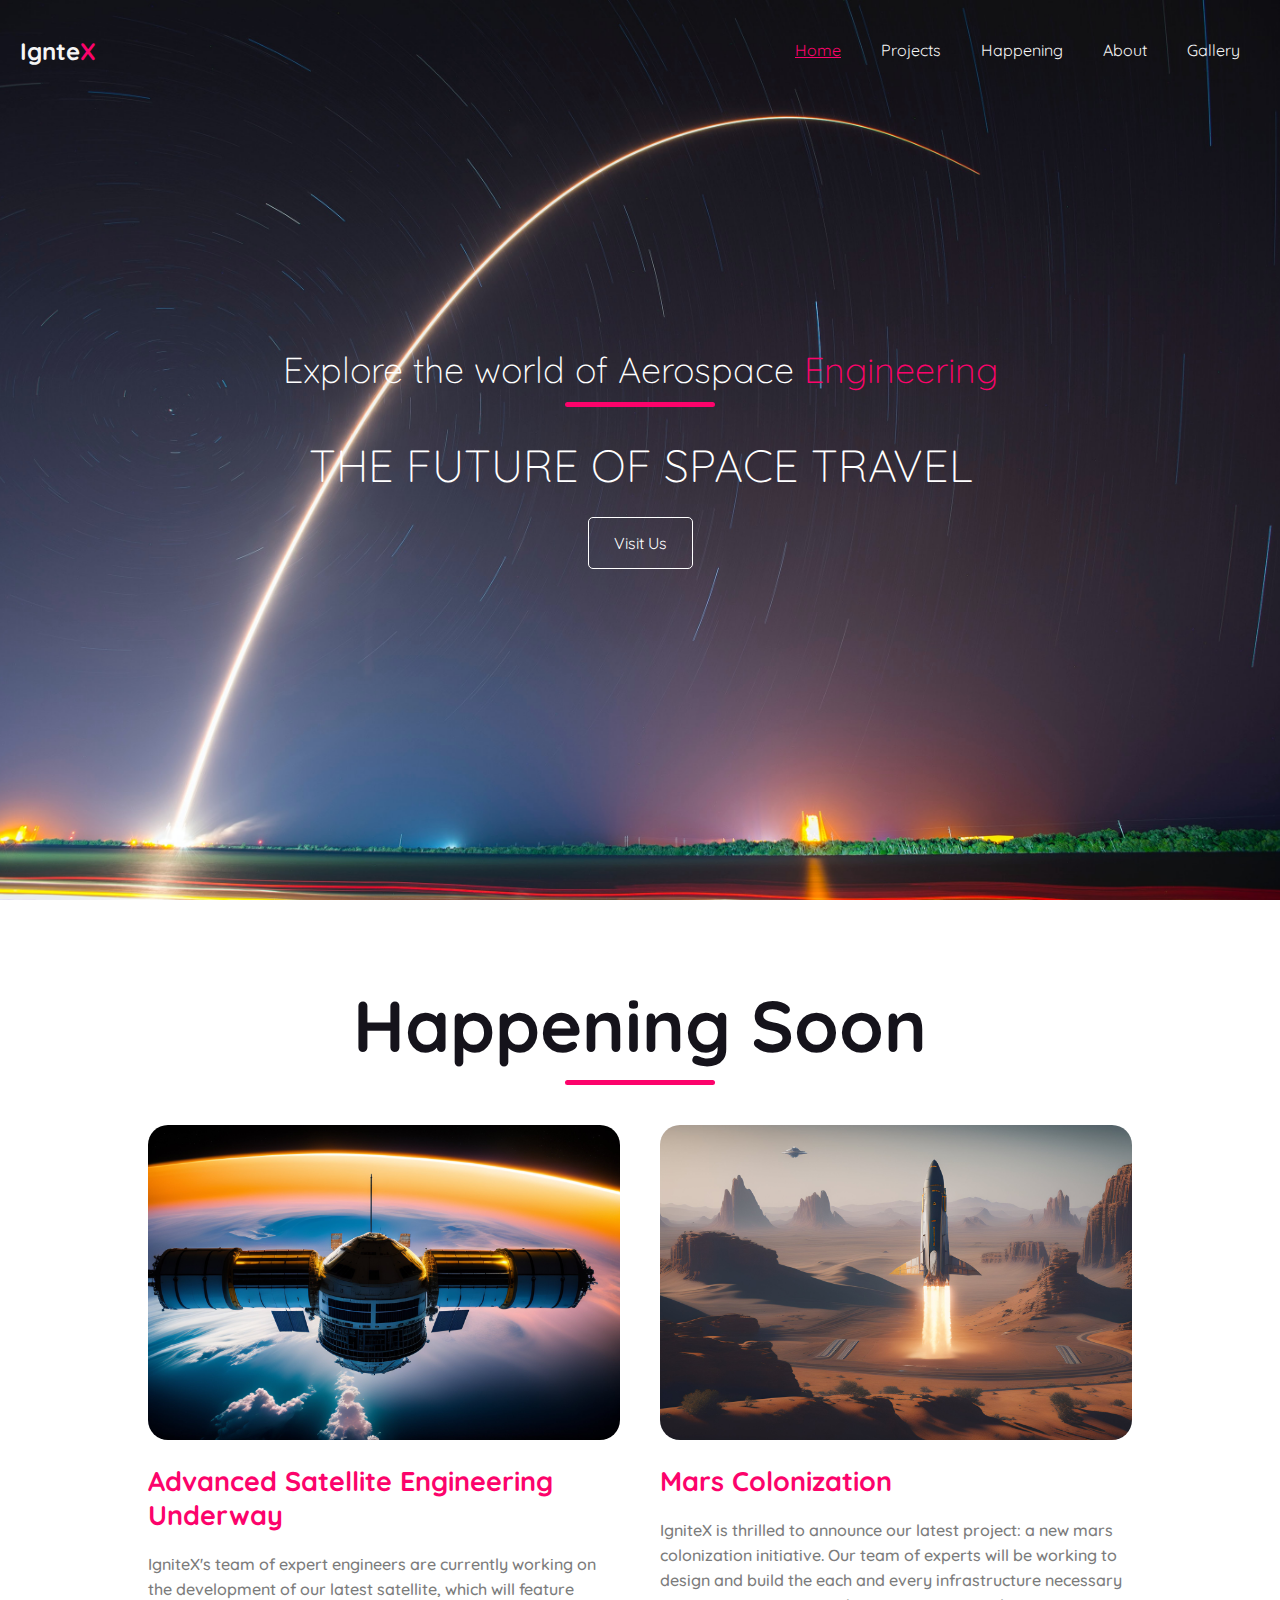
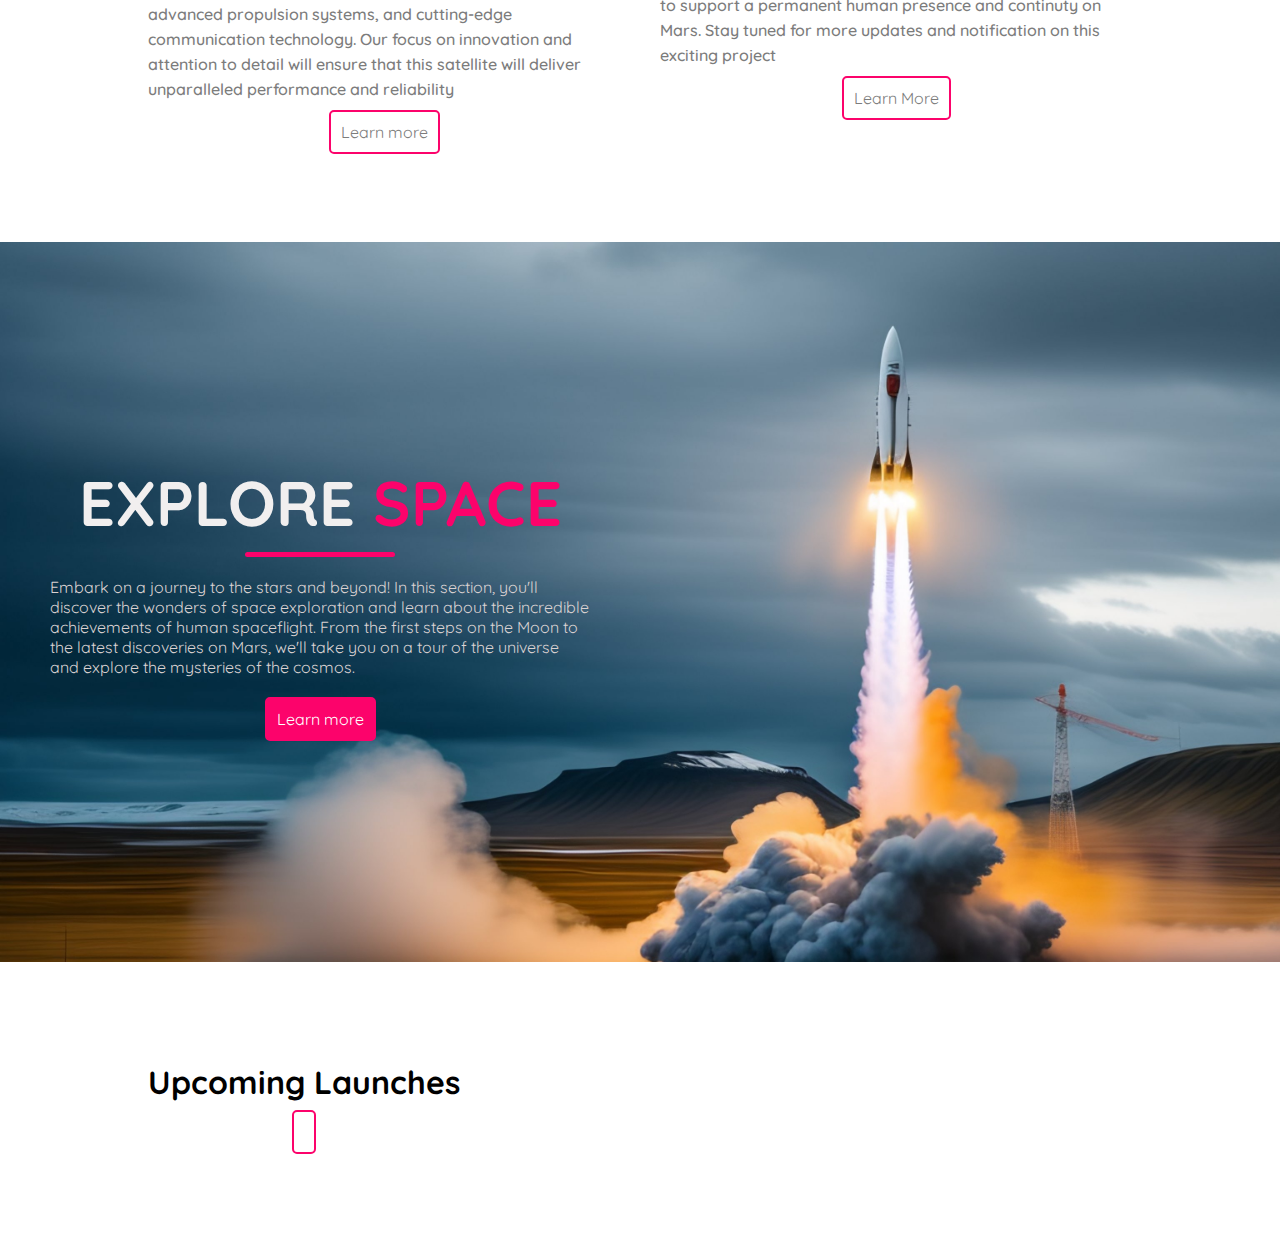
==== index.html @ b8a698f7 "Testing" ====
<!DOCTYPE html>
<html lang="en">
<head>
    <meta charset="UTF-8">
    <meta http-equiv="X-UA-Compatible" content="IE=edge">
    <meta name="viewport" content="width=device-width, initial-scale=1.0">
    <title>IgniteX</title>
    <link rel="stylesheet" href="style.css">
    <link rel="preconnect" href="https://fonts.googleapis.com"><link rel="preconnect" href="https://fonts.gstatic.com" crossorigin><link href="https://fonts.googleapis.com/css2?family=Montserrat:ital,wght@0,100;0,200;0,300;0,400;0,500;1,100;1,200;1,300;1,400;1,500&family=Quicksand:wght@300;400;500;600;700&display=swap" rel="stylesheet">
    <link rel="stylesheet" href="https://cdnjs.cloudflare.com/ajax/libs/font-awesome/6.3.0/css/all.min.css" integrity="sha512-SzlrxWUlpfuzQ+pcUCosxcglQRNAq/DZjVsC0lE40xsADsfeQoEypE+enwcOiGjk/bSuGGKHEyjSoQ1zVisanQ==" crossorigin="anonymous" referrerpolicy="no-referrer" />

</head>
<body>
    <!-- navlinks -->
    <nav class="f-nav">
        <h2 class="logo">Ignte<span class="touch">X</span></h2>
        <ul class="f-nav-link">
            <li><a href="#" class="active">Home</a></li>
            <li><a href="#">Projects</a></li>
            <li><a href="#">Happening</a></li>
            <li><a href="#">About</a></li>
            <li><a href="gallery.html">Gallery</a></li>
        </ul>
        <i class="fa-solid fa-bars"></i>
    </nav>
    <header>
        <div class="head-cont">
            <h2>Explore the world of Aerospace <span class="touch">Engineering</span> </h2>
            <div class="line"></div>
            <h1>THE FUTURE OF SPACE TRAVEL</h1> 
            <a href="">Visit Us</a>
        </div>
    </header>


    <!-- Happening -->
    <section class="happening">
        <div class="title">
            <h1>Happening Soon</h1>
            <div class="line"></div>
        </div>
        <div class="row">
            <div class="col">
                <img src="img/bb12.jpg" alt="">
                <h4>Advanced Satellite Engineering Underway</h4>
                <p>IgniteX's team of expert engineers are currently working on the development of our latest satellite, which will feature advanced propulsion systems, and cutting-edge communication technology. Our focus on innovation and attention to detail will ensure that this satellite will deliver unparalleled performance and reliability</p>
                <a href="" class="patch">Learn more</a>
            </div>
            <div class="col">
                <img src="img/bb9.jpg" alt="">
                <h4>Mars Colonization</h4>
                <p>IgniteX is thrilled to announce our latest project: a new mars colonization initiative. Our team of experts will be working to design and build the each and every infrastructure necessary  to support a permanent human presence and continuty on Mars. Stay tuned for more updates and notification on this exciting project </p>
                <a href=""class="patch">Learn More</a>
            </div>
        </div>
    </section>

    <section class="explore">
        <div class="explore-cont">
            <h1>EXPLORE <span class="touch">SPACE</span></h1>
            <div class="line"></div>
            <p>Embark on a journey to the stars and beyond! In this section, you'll discover the wonders of space exploration and learn about the incredible achievements of human spaceflight. From the first steps on the Moon to the latest discoveries on Mars, we'll take you on a tour of the universe and explore the mysteries of the cosmos.</p>
            <a href="" class="patch">Learn more</a>
        </div>
    </section>
    

    <!-- Upcoming -->
    <section class="upcoming">
        <div class="row">
            <div class="col">
                <h1>Upcoming Launches</h1>
                <p></p>
                <a href="" class="patch"></a>
            </div>
            <div class="col">

            </div>
        </div>
    </section>

    <script>
        const menuBtn = document.querySelector('.f-nav .fa-solid')
        const navlinks = document.querySelector('.f-nav-link')

        menuBtn.addEventListener('click',()=>{
            navlinks.classList.toggle('mobile-menu')
        })
    </script>
</body>
</html>
---- style.css ----
* {
    /* background-color: black; */
    padding: 0;
    margin: 0;
    box-sizing: border-box;
    font-family: 'Montserrat', sans-serif;
    font-family: 'Quicksand', sans-serif;
}

/* Navigation links */
.f-nav {
    display: flex;
    position: absolute;
    width: 100%;
    justify-content: space-between;
    align-items: center;
    color: whitesmoke;
    padding: 20px;
}
body , html {
    overflow-x: hidden;
}
.active {
    color: #fc036b;
    text-decoration: underline;
}
a {
    text-decoration: none;
    color: whitesmoke;
}
.f-nav ul {
    display: flex;
    color:  whitesmoke;

}

.f-nav  ul li {
    list-style: none;
    padding: 20px;
}

.fnav ul li a {
    color: white;
}

.f-nav ul li::after {
    content: "";
    width: 0%;
    height: 2px;
    background: #fc036b;
    display: block;
    margin: auto;
    transition: 0.8s;
}

.f-nav ul li:hover::after{
    width: 100%;
    transition: 0.8s;
}
header {
    width: 100vw;
    height: 100vh;
    background-image: url(images/b3.jpg);
    background-position: center;
    background-size: cover;
    display: flex;
    align-items: center;
    justify-content: center;
}

.touch {
    color: #fc036b;
} 

.head-cont{
    /* margin-bottom: 150px; */
    color: white;
    text-align: center;

}

.head-cont h2 {
    font-size: 4vmin;
    font-weight: 50;
}

.line {
    width: 150px;
    height: 5px;
    background: #fc036b;
    margin: 10px auto;
    border-radius: 5px;
}

.head-cont h1 {
    font-size: 5vmin;
    font-weight: 20;
    margin-top: 30px;
    margin-bottom: 40px;
}

.head-cont a {
    margin: 100px;
    padding: 15px 25px;
    color: white;
    background-color: transparent;
    border: 1px solid white;
    border-radius: 5px;
    transition: 0.5s;
}

.head-cont a:hover {
    background-color: #fc036b;
    transition: 0.5s;
}

nav ul {
    align-items: center;
}

.f-nav .fa-solid {
    display: none;
}


section {
    width: 80%;
    margin: 80px auto;
}
.title {
    text-align: center;
    font-size: 4vmin;
    color: rgb(21, 19, 27);
}

.row {
    display: flex;
}

.row .col {
    padding: 20px;
    text-align: center;
    
}

.col img {
    /* align-items: center; */
    width: 100%;
    /* height: 200PX; */
    border-radius: 20px;
}

.col h4 {
    text-align: left;
    margin: 20px 0px 20px 0px;
    color: #fc036b;
    font-size: 3vmin;
}

.col p {
    line-height: 25px;
    color: #7c7c7c;
    font-weight: 550;
    margin-bottom: 20px;
    text-align: left;
}
.col .patch {
    
    /* margin-top: 20px; */
    color: #7c7c7c;
    background-color: transparent;;
    padding: 10px;
    border: 2px solid #fc036b;
    border-radius: 5px;
    transition: 0.6s;
    
}

.col .patch:hover{
    background-color: #fc036b;
    color: white;
    transition: 0.6s;
}
.patch {
    
    /* margin-top: 20px; */
    color: white;
    background-color: #fc036b;
    padding: 10px;
    border: 2px solid #fc036b;
    border-radius: 5px;
    transition: 0.6s;
    
}

.patch:hover{
    background-color: transparent;
    color: #fc036b;
    transition: 0.6s;
}

.happening .row {
    margin-top: 20px;
}

.explore {
    width: 100%;
    height: 80vh;
    background-image: url('img/bb10.jpg');
    background-position: top;
    background-size: cover;
    display: flex;
    align-items: center;
    /* justify-content: flex-end; */
}

.explore-cont {
    width: 50%;
    padding: 50px;
    color: rgb(241, 239, 239);
    display: flex;
    align-items: center;
    flex-direction: column;
}

.explore-cont h1 {
    font-size: 7vmin;
    
}

.explore-cont .line {
    margin-bottom: 20px;
    height: 5px;
}
.explore-cont p {
    margin-bottom: 20px;
    line-height: 20px;
    color: rgb(218, 210, 210);
}





/* Mobile Screen Device */
@media only screen and (max-width:768px){
    .f-nav {
        padding: 0;
    }

    .logo {
        position: absolute;
        top: 30px;
        left: 30px;

    }
    .f-nav ul{

        position: absolute;
        flex-direction: column;
        top: 0;
        right: 0;
        width: 50%;
        height: 100vh;
        justify-content: center;
        background-color: rgb(21, 19, 27);
        margin-top: -900px;

    }
    .mobile-menu {
        margin-top: 0px;
    }
    .f-nav .fa-solid {
        position: absolute;
        display: block;
        top: 40px;
        left: 90%;
        cursor: pointer;

    }
    .row {
        flex-direction: column;
        justify-content: space-between;
    }
    .happening .col:nth-child(1) {
        margin-bottom: 30px;
      }
      
    .col p {
        line-height: 20px;
        margin-bottom: 30px;
    }
    .col h4 {
        font-size: larger;
    }

    .happening a {
        margin-bottom: 20px;
    }


    .explore {
        position: relative;
        background-image: linear-gradient(rgba(47, 52, 66, 0.7), rgBa(4,9,30,0.7)),url("img/bb14.jpg");

    }
    .explore-cont {
        /* margin-top: 190px; */
        padding-left: 20px;
        width: 100%;
        display: flex;
        align-items: center;
        justify-content: flex-end;

        /* top: 50px; */
    }
    .explore-cont p {
        color: white;
    }

    .explore-cont .patch {
    
        /* margin-top: 20px; */
        color: white;
        background-color: transparent;;
        padding: 10px;
        border: 2px solid #fc036b;
        border-radius: 5px;
        transition: 0.6s;
        
    }
    
    .explore-cont .patch:hover{
        background-color: #fc036b;
        color: white;
        transition: 0.6s;
    }
}
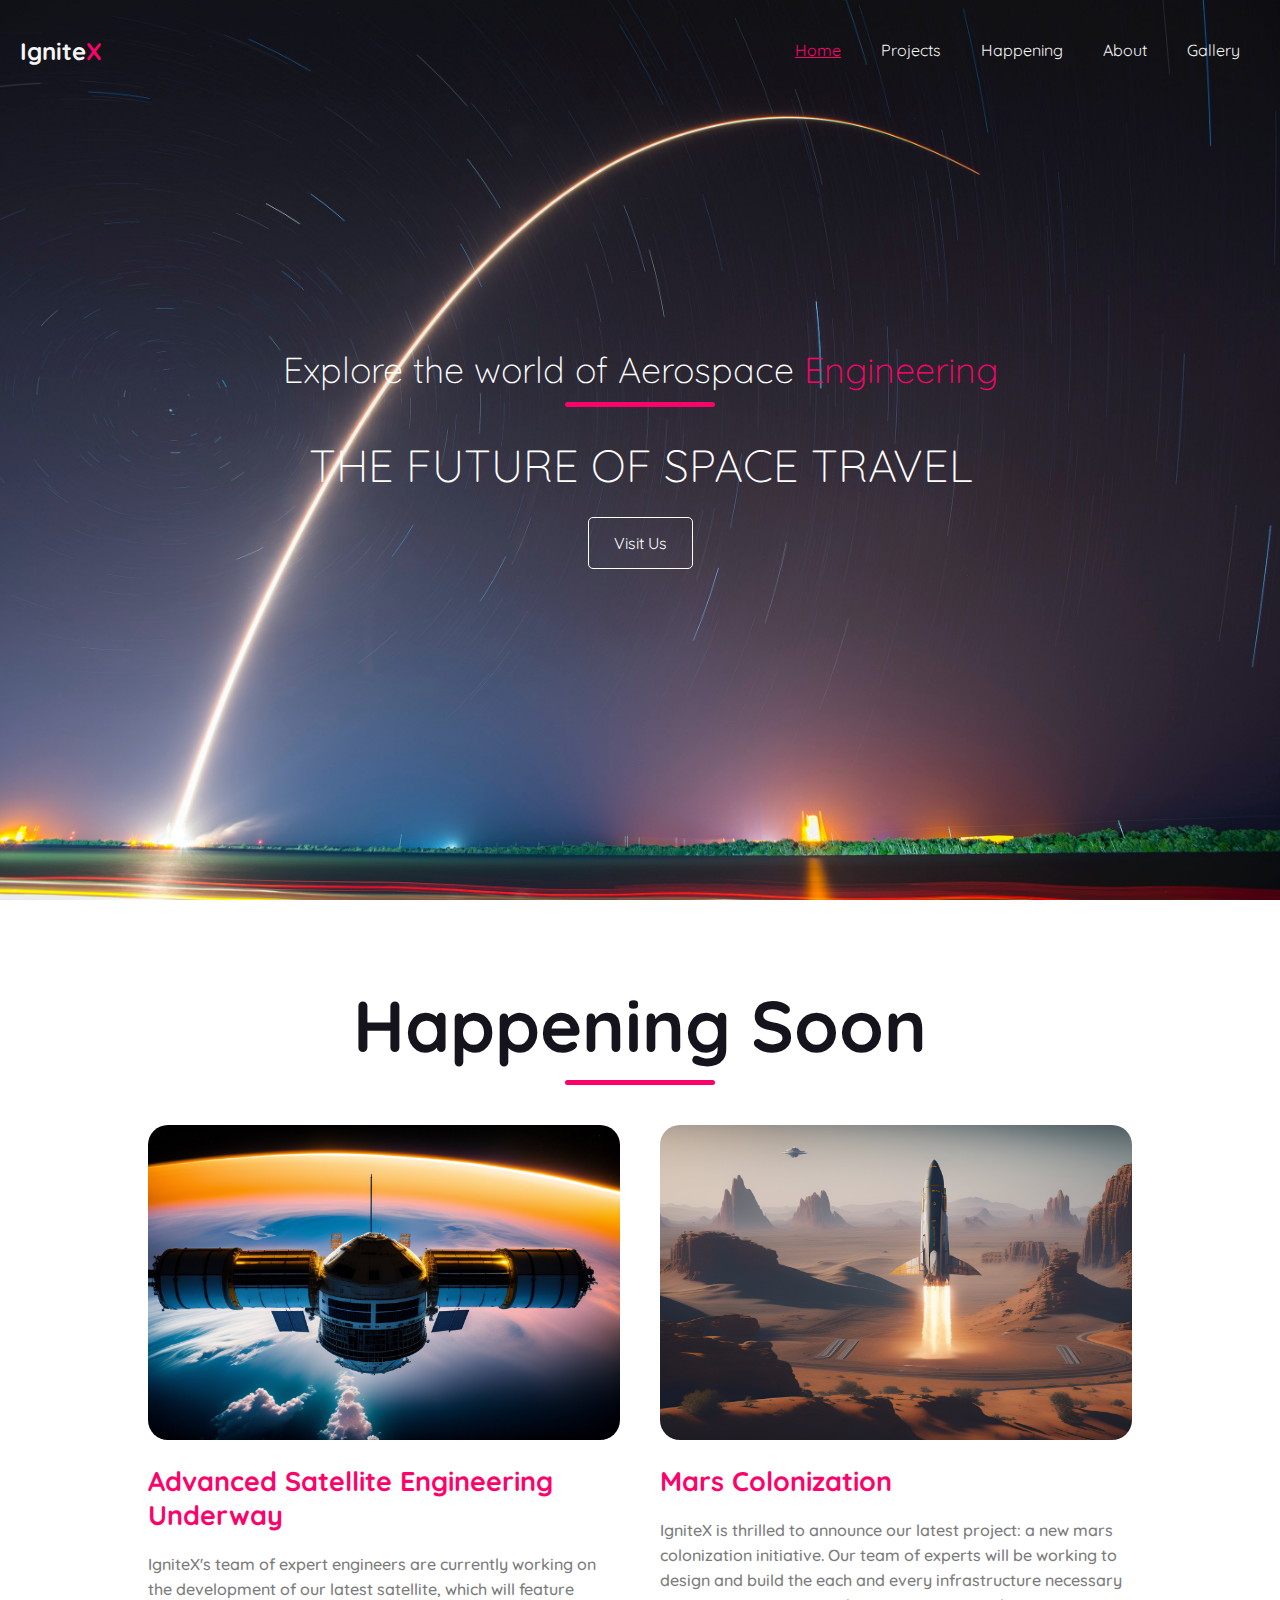
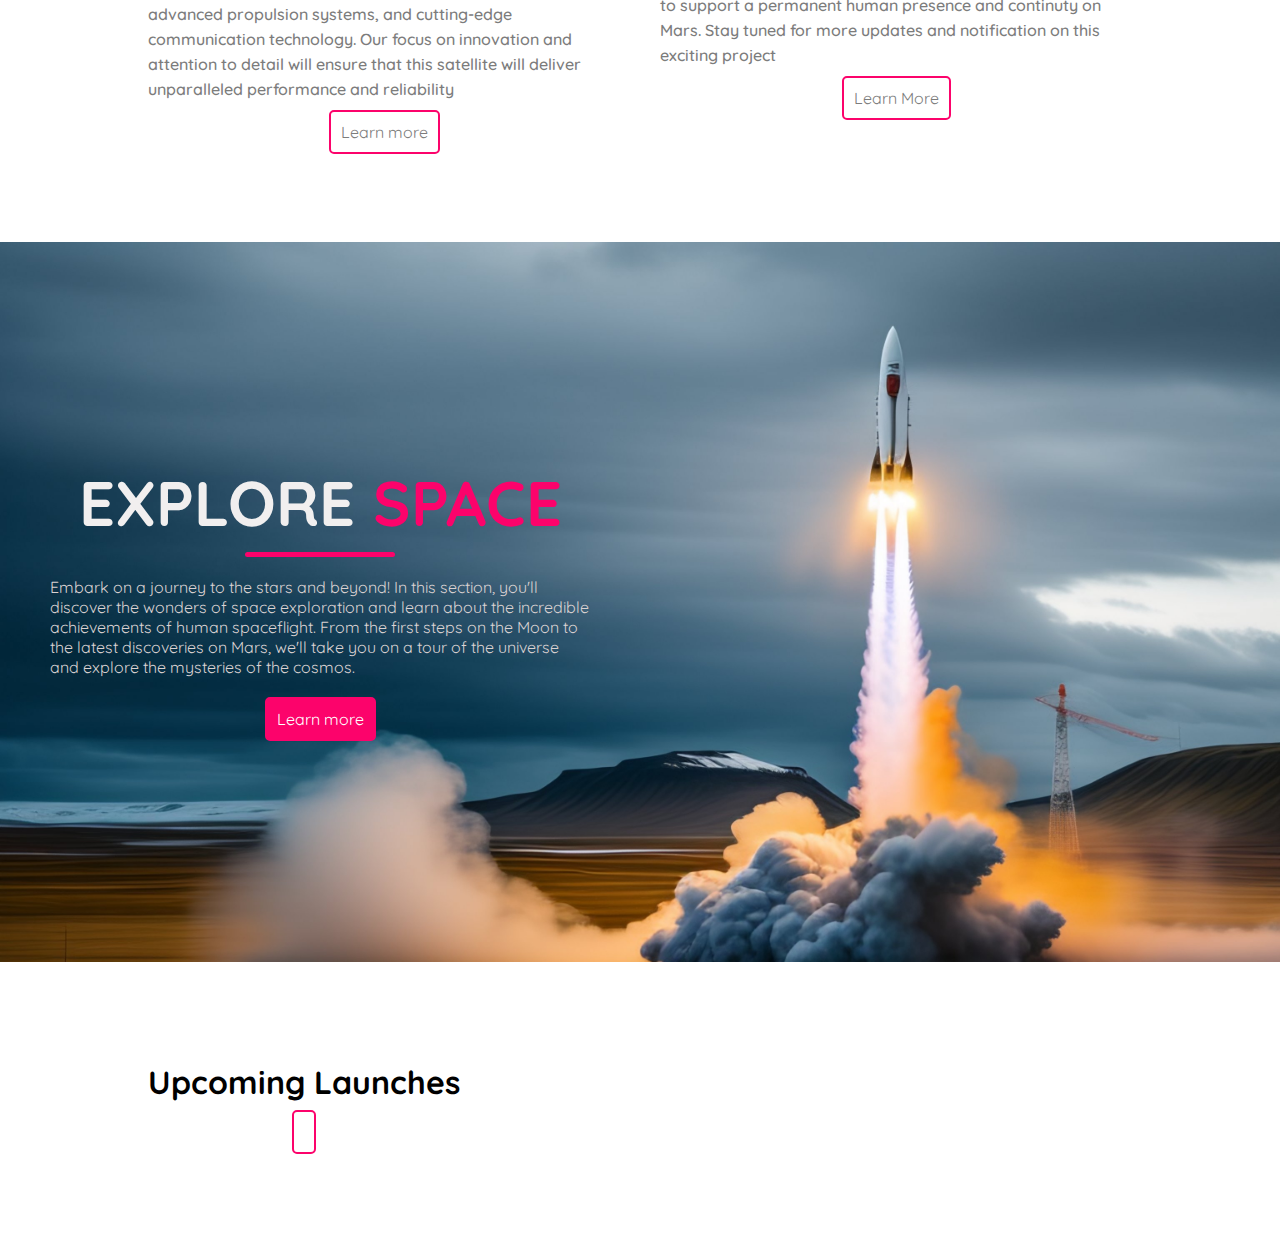
==== commit cc62a6a9: "Testing" ====
--- a/index.html
+++ b/index.html
@@ -13,7 +13,7 @@
 <body>
     <!-- navlinks -->
     <nav class="f-nav">
-        <h2 class="logo">Ignte<span class="touch">X</span></h2>
+        <h2 class="logo">Ignite<span class="touch">X</span></h2>
         <ul class="f-nav-link">
             <li><a href="#" class="active">Home</a></li>
             <li><a href="#">Projects</a></li>
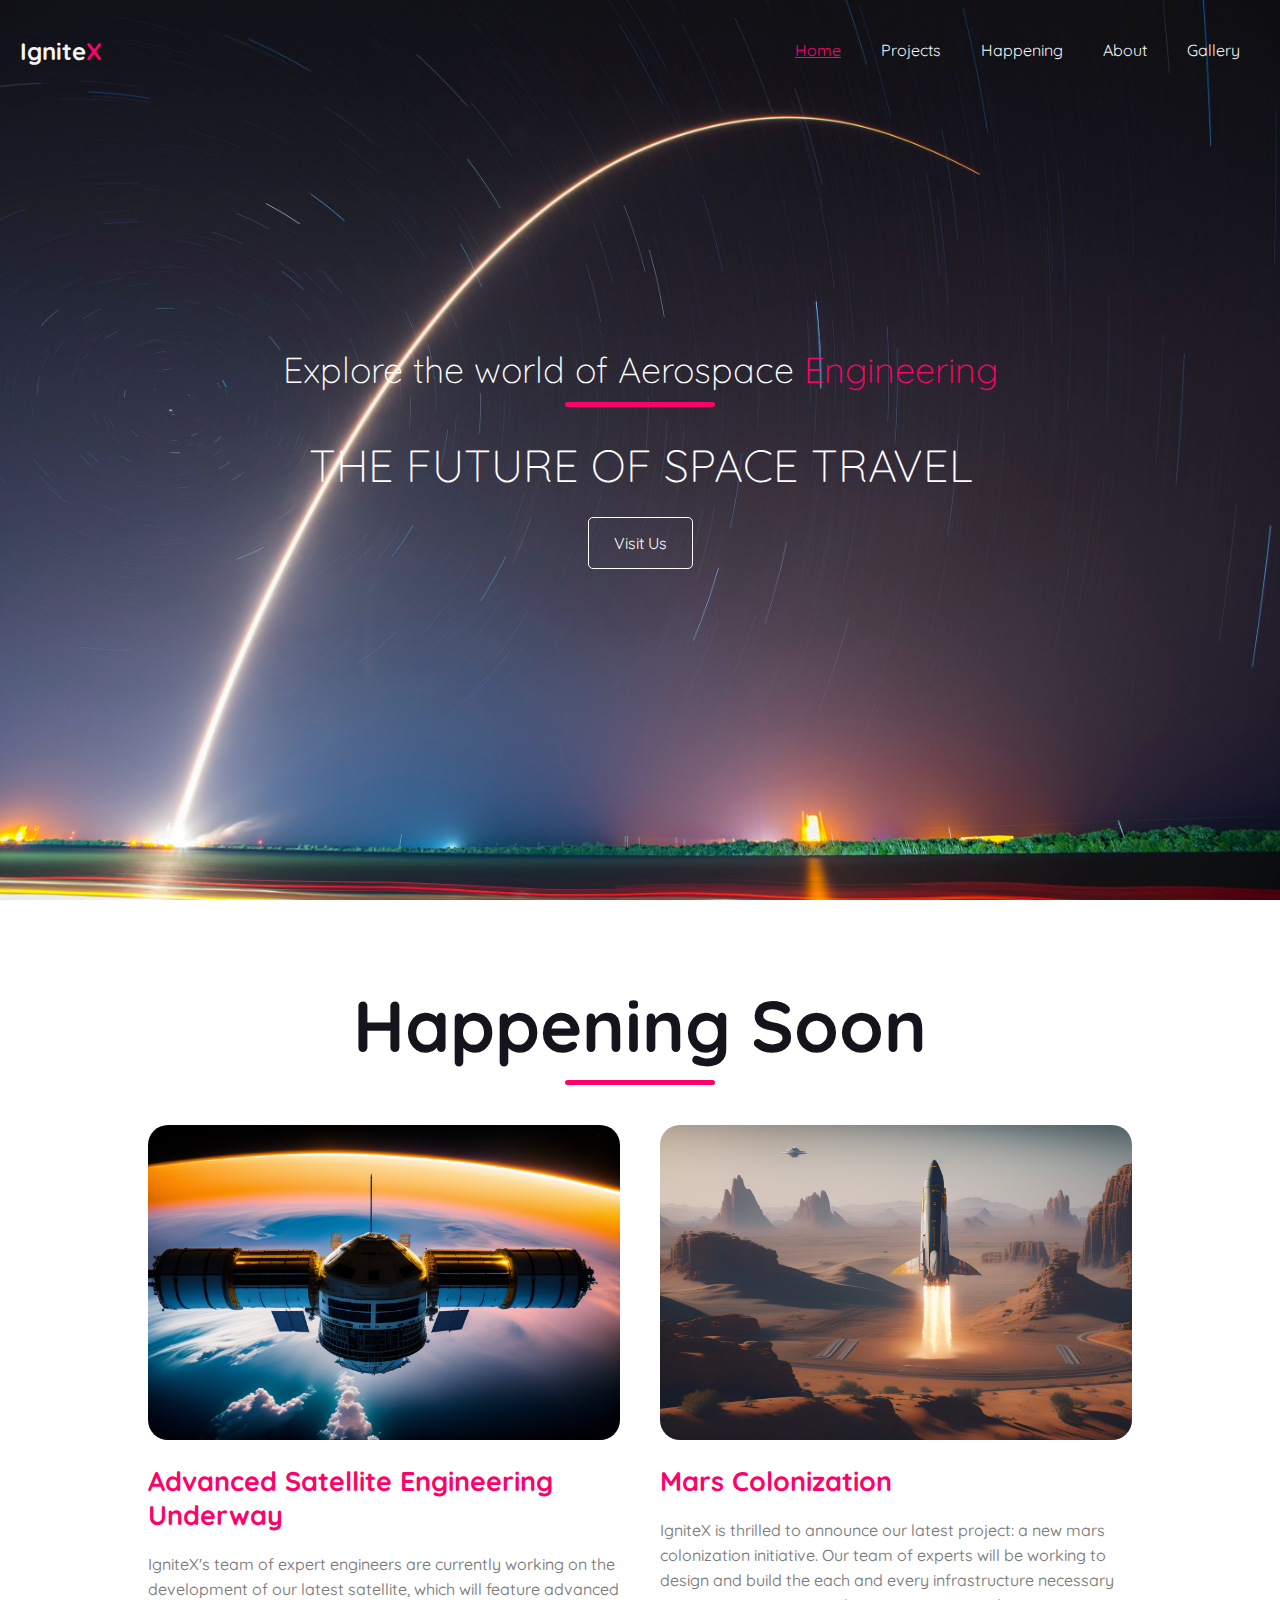
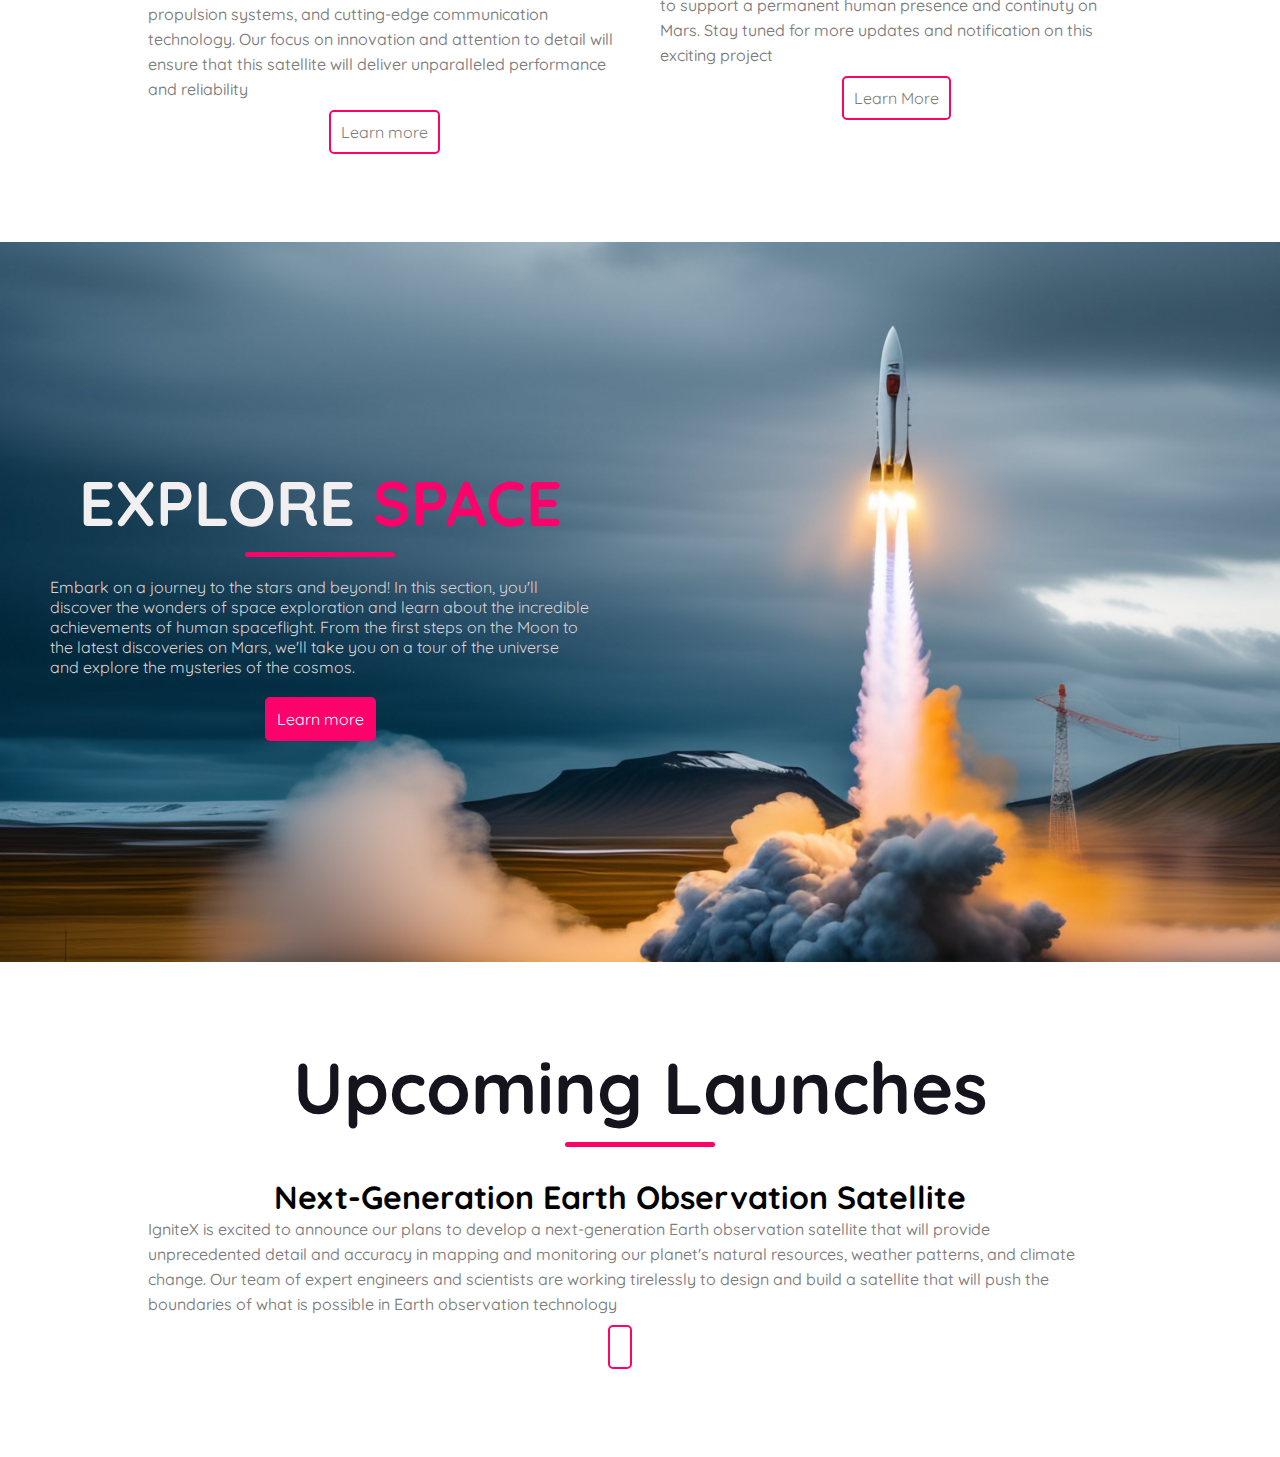
==== commit 764c5ccc: "Update for a paragraph tag" ====
--- a/index.html
+++ b/index.html
@@ -67,10 +67,14 @@
 
     <!-- Upcoming -->
     <section class="upcoming">
+        <div class="title">
+            <h1>Upcoming Launches</h1>
+            <div class="line"></div>
+        </div>
         <div class="row">
             <div class="col">
-                <h1>Upcoming Launches</h1>
-                <p></p>
+                <h1>Next-Generation Earth Observation Satellite</h1>
+                <p>IgniteX is excited to announce our plans to develop a next-generation Earth observation satellite that will provide unprecedented detail and accuracy in mapping and monitoring our planet's natural resources, weather patterns, and climate change. Our team of expert engineers and scientists are working tirelessly to design and build a satellite that will push the boundaries of what is possible in Earth observation technology</p>
                 <a href="" class="patch"></a>
             </div>
             <div class="col">
--- a/style.css
+++ b/style.css
@@ -161,7 +161,7 @@
 .col p {
     line-height: 25px;
     color: #7c7c7c;
-    font-weight: 550;
+    font-weight: 450;
     margin-bottom: 20px;
     text-align: left;
 }
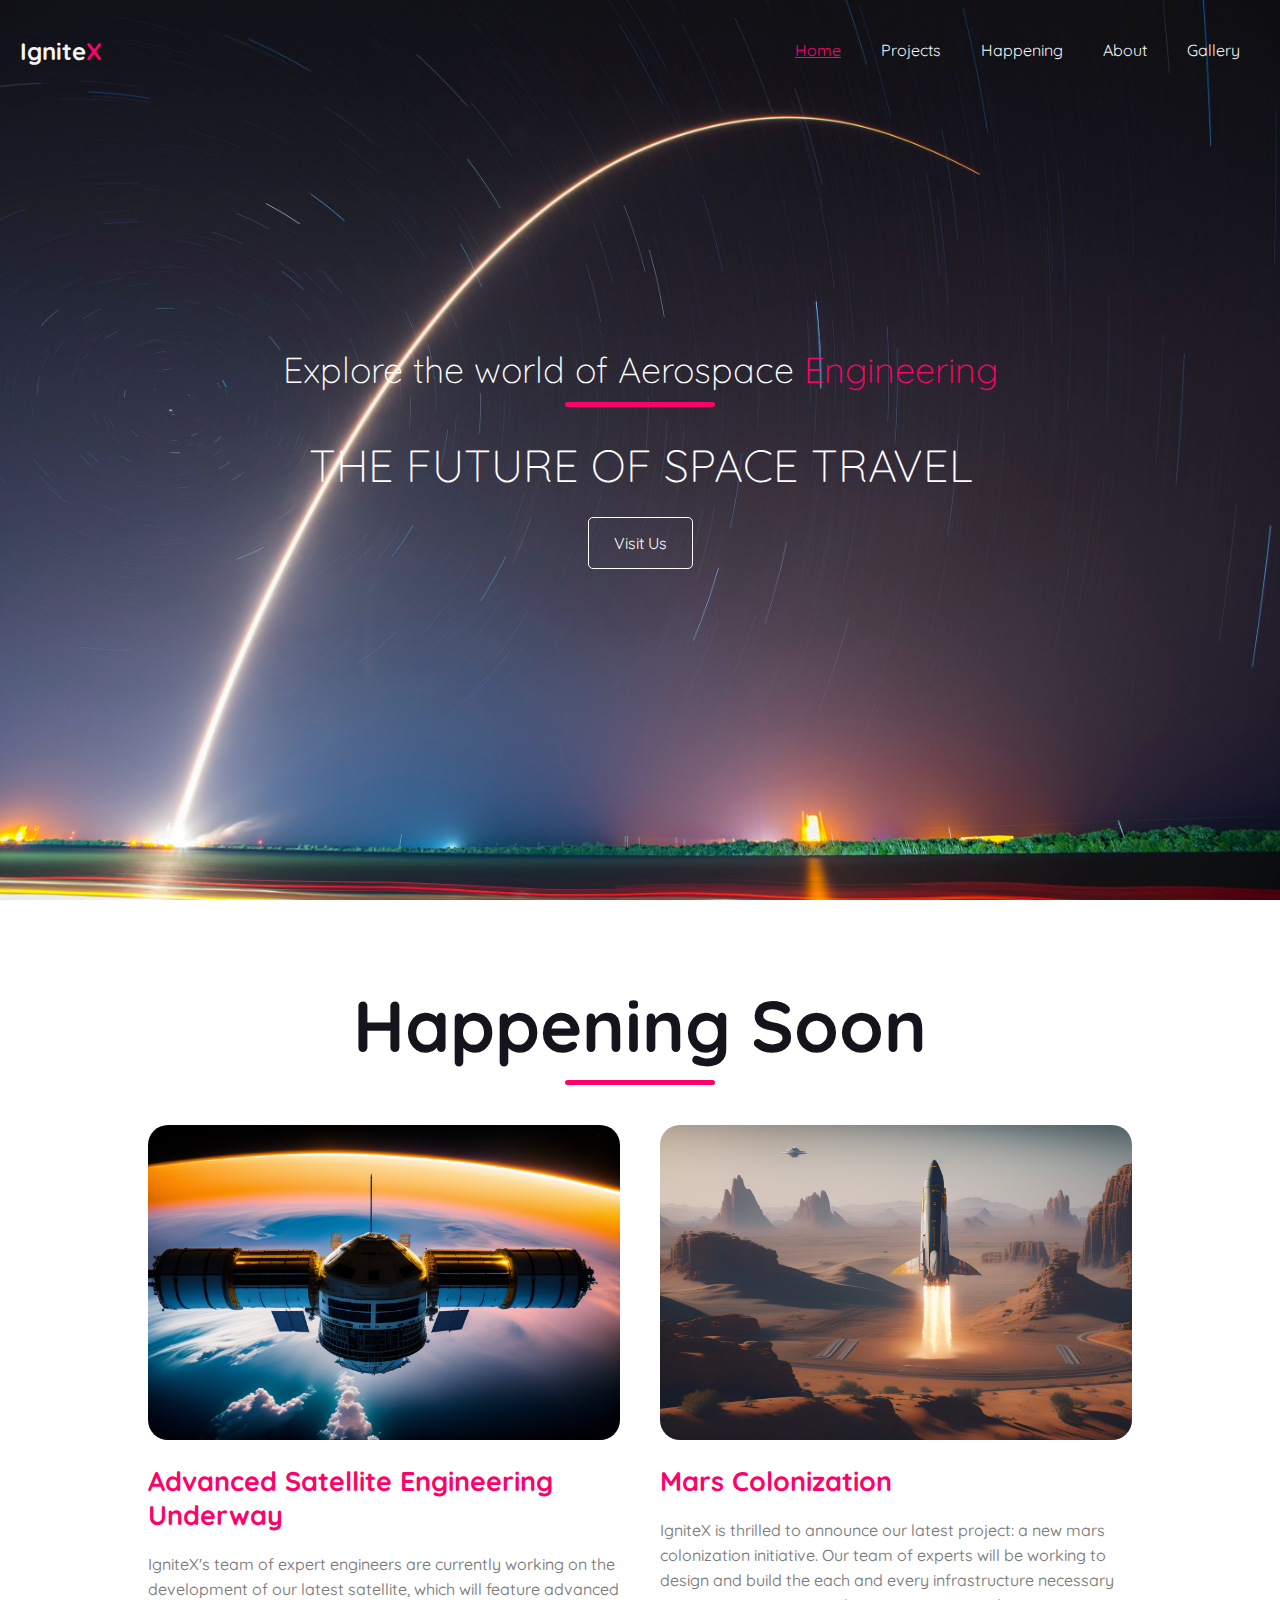
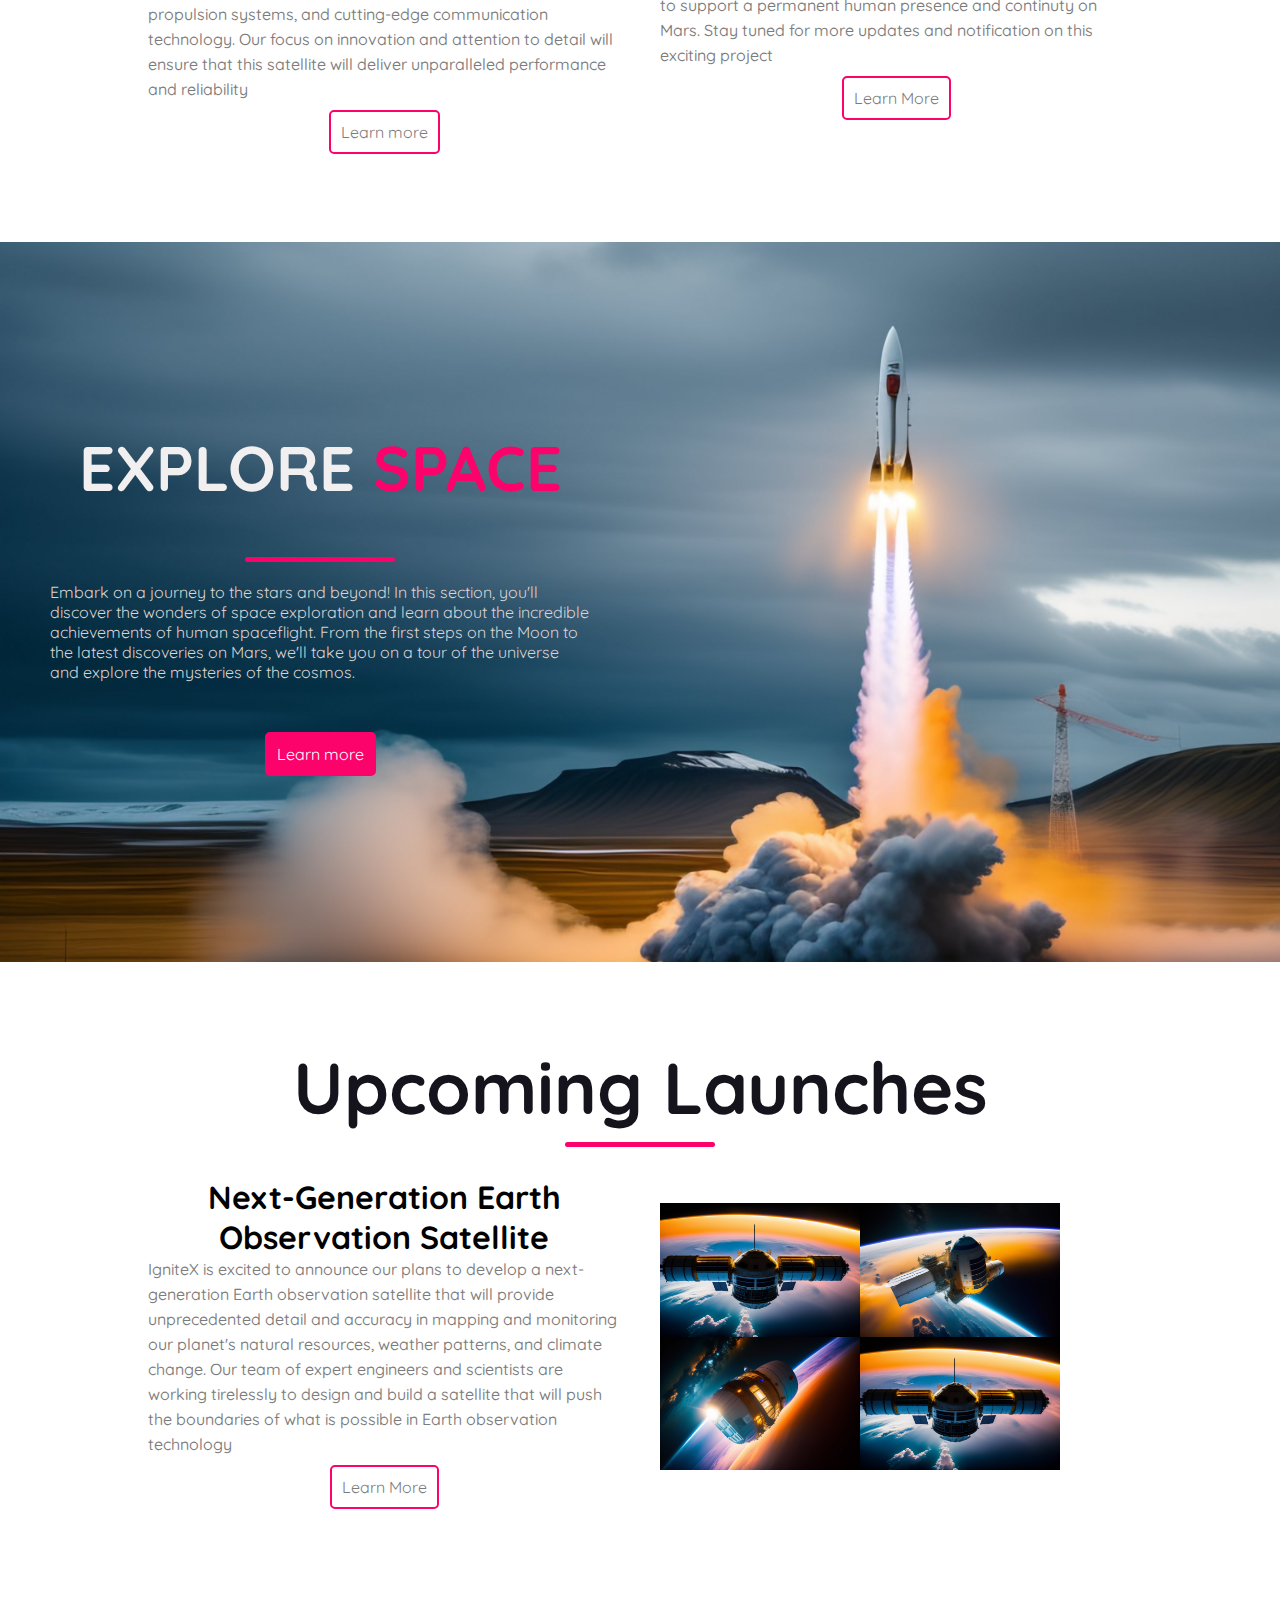
==== commit e58e5528: "A quick update" ====
--- a/index.html
+++ b/index.html
@@ -75,10 +75,15 @@
             <div class="col">
                 <h1>Next-Generation Earth Observation Satellite</h1>
                 <p>IgniteX is excited to announce our plans to develop a next-generation Earth observation satellite that will provide unprecedented detail and accuracy in mapping and monitoring our planet's natural resources, weather patterns, and climate change. Our team of expert engineers and scientists are working tirelessly to design and build a satellite that will push the boundaries of what is possible in Earth observation technology</p>
-                <a href="" class="patch"></a>
+                <a href="" class="patch">Learn More</a>
             </div>
             <div class="col">
-
+                <div class="img-gal">
+                    <img src="img/st01.jpg" alt="">
+                    <img src="img/st02.jpg" alt="">
+                    <img src="img/st03.jpg" alt="">
+                    <img src="img/bb12.jpg" alt="">
+                </div>
             </div>
         </div>
     </section>
--- a/style.css
+++ b/style.css
@@ -226,6 +226,7 @@
 
 .explore-cont h1 {
     font-size: 7vmin;
+    margin-bottom: 40px;
     
 }
 
@@ -234,14 +235,26 @@
     height: 5px;
 }
 .explore-cont p {
-    margin-bottom: 20px;
+    margin-bottom: 50px;
     line-height: 20px;
     color: rgb(218, 210, 210);
 }
 
-
-
-
+.upcoming .row {
+    align-items: center;
+}
+.upcoming .row .col {
+    width: 50%;
+}
+.upcoming .img-gal {
+    display: flex;
+    flex-wrap: wrap;
+}
+
+.img-gal img {
+    border-radius: 0px;
+    width: 200px;
+}
 
 /* Mobile Screen Device */
 @media only screen and (max-width:768px){
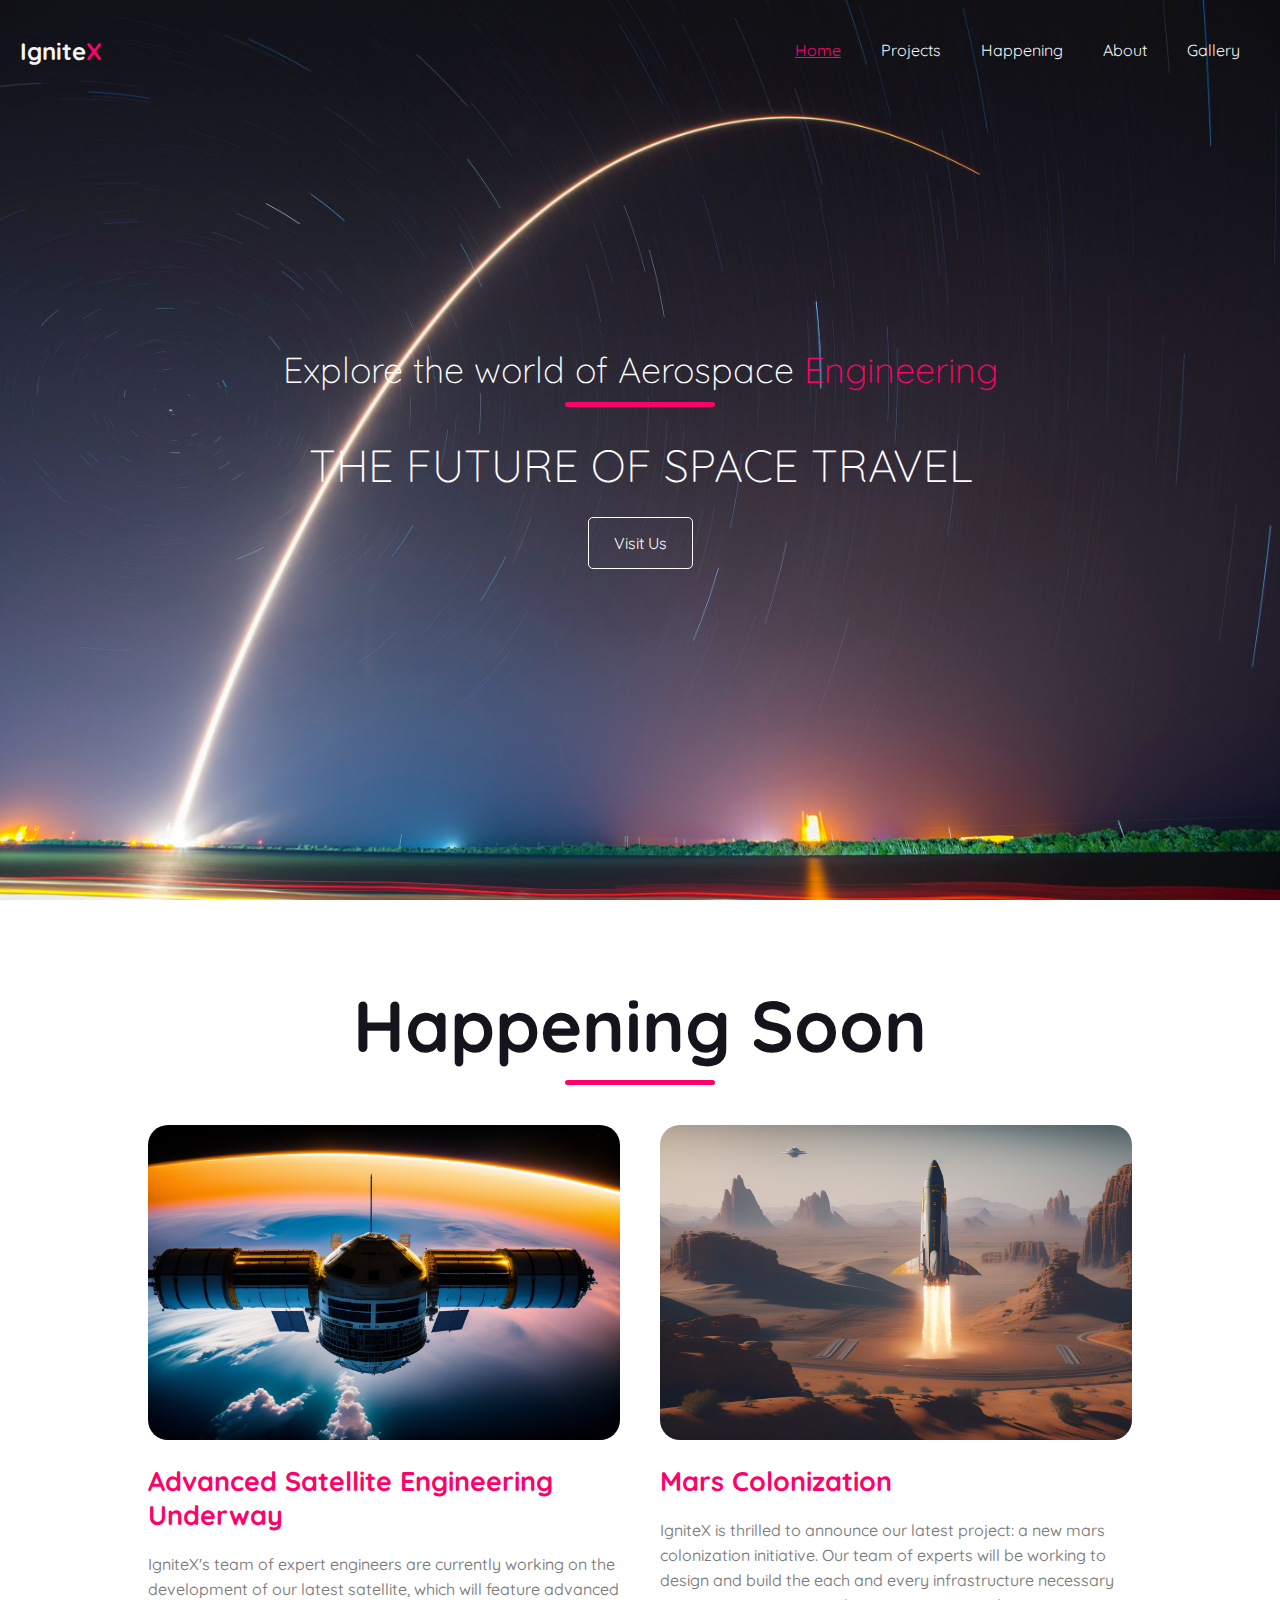
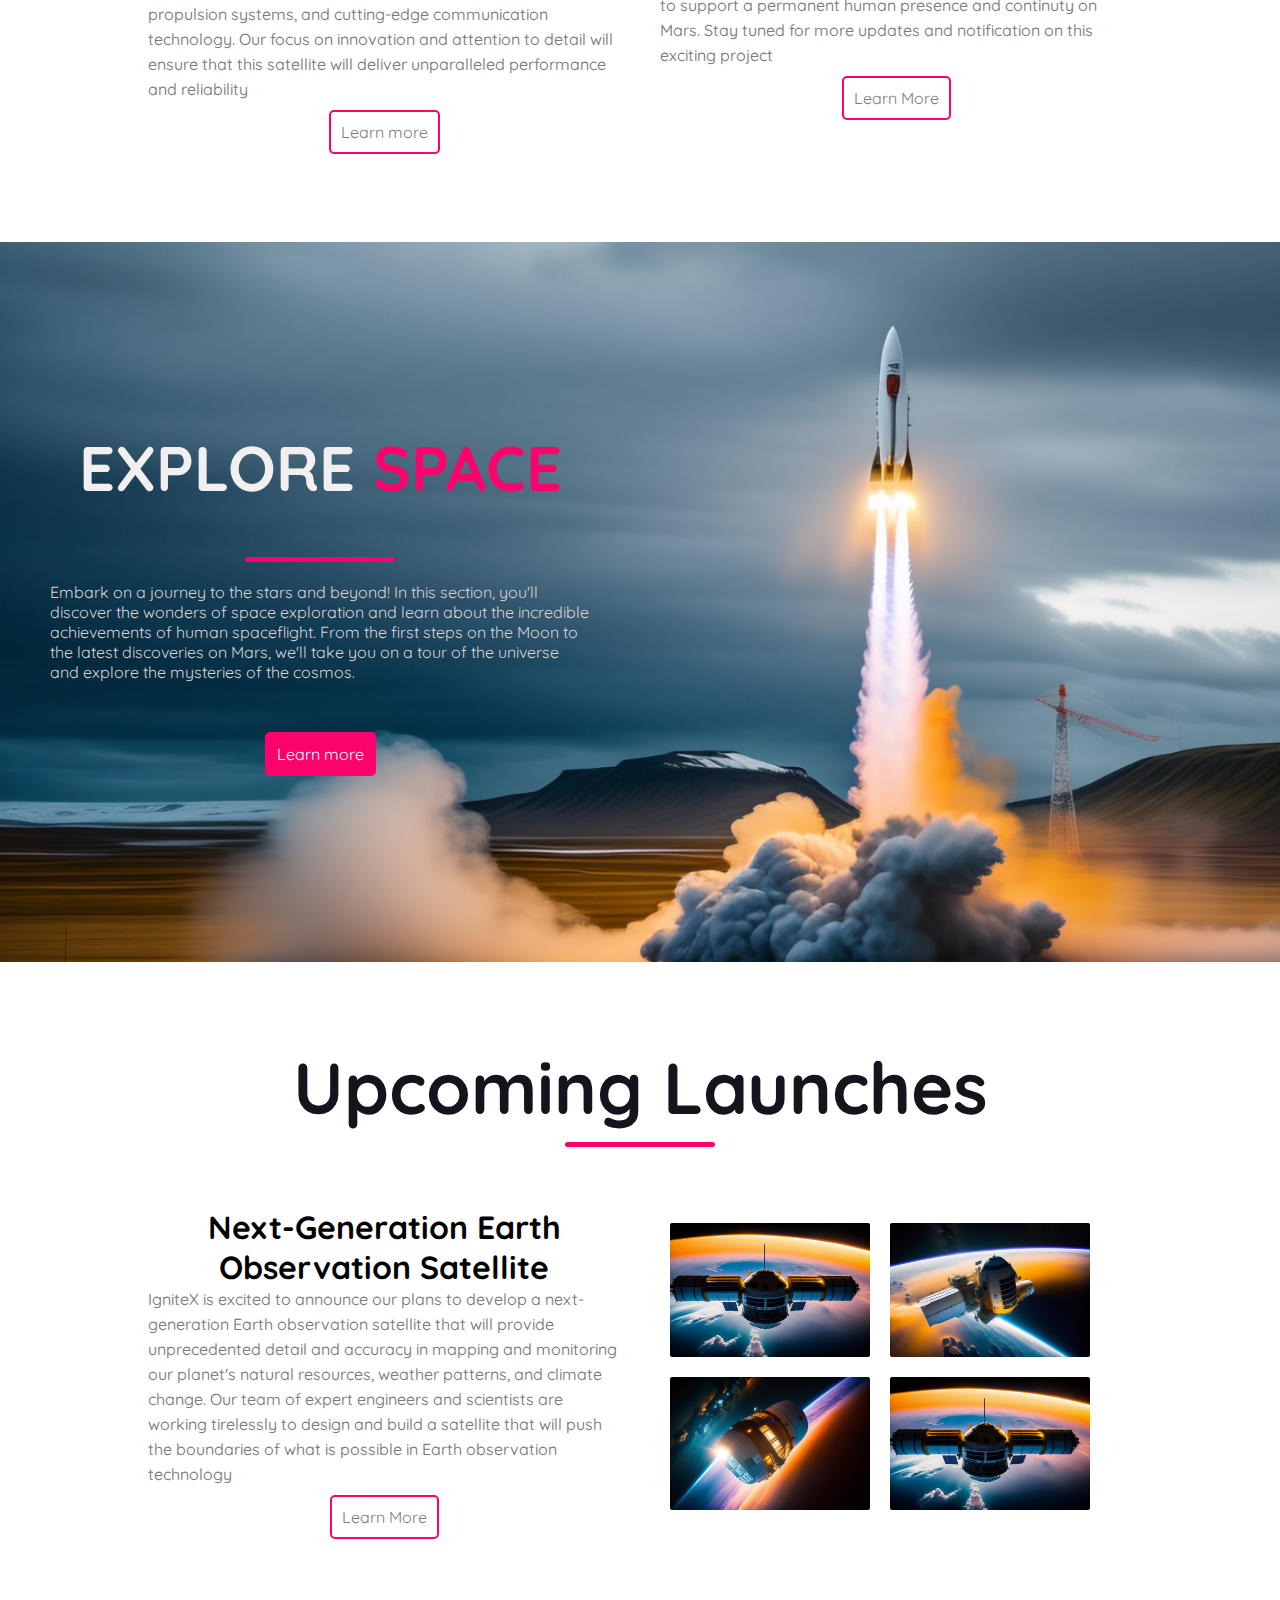
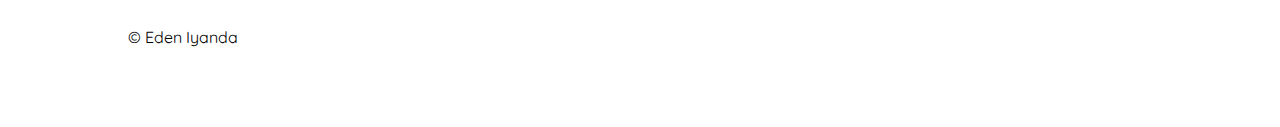
==== commit cd8ae984: "A quick update" ====
--- a/index.html
+++ b/index.html
@@ -88,6 +88,10 @@
         </div>
     </section>
 
+<section class="footer">
+    <p>&copy; Eden Iyanda</p>
+</section>
+
     <script>
         const menuBtn = document.querySelector('.f-nav .fa-solid')
         const navlinks = document.querySelector('.f-nav-link')
--- a/style.css
+++ b/style.css
@@ -252,10 +252,18 @@
 }
 
 .img-gal img {
-    border-radius: 0px;
+    border-radius: 2px;
     width: 200px;
-}
-
+    margin: 10px;
+}
+
+.upcoming .title{
+    margin-bottom: 40px;
+}
+
+.footer {
+    
+}
 /* Mobile Screen Device */
 @media only screen and (max-width:768px){
     .f-nav {
@@ -349,5 +357,8 @@
         color: white;
         transition: 0.6s;
     }
-}
-
+    .upcoming {
+        display: none;
+    }
+}
+
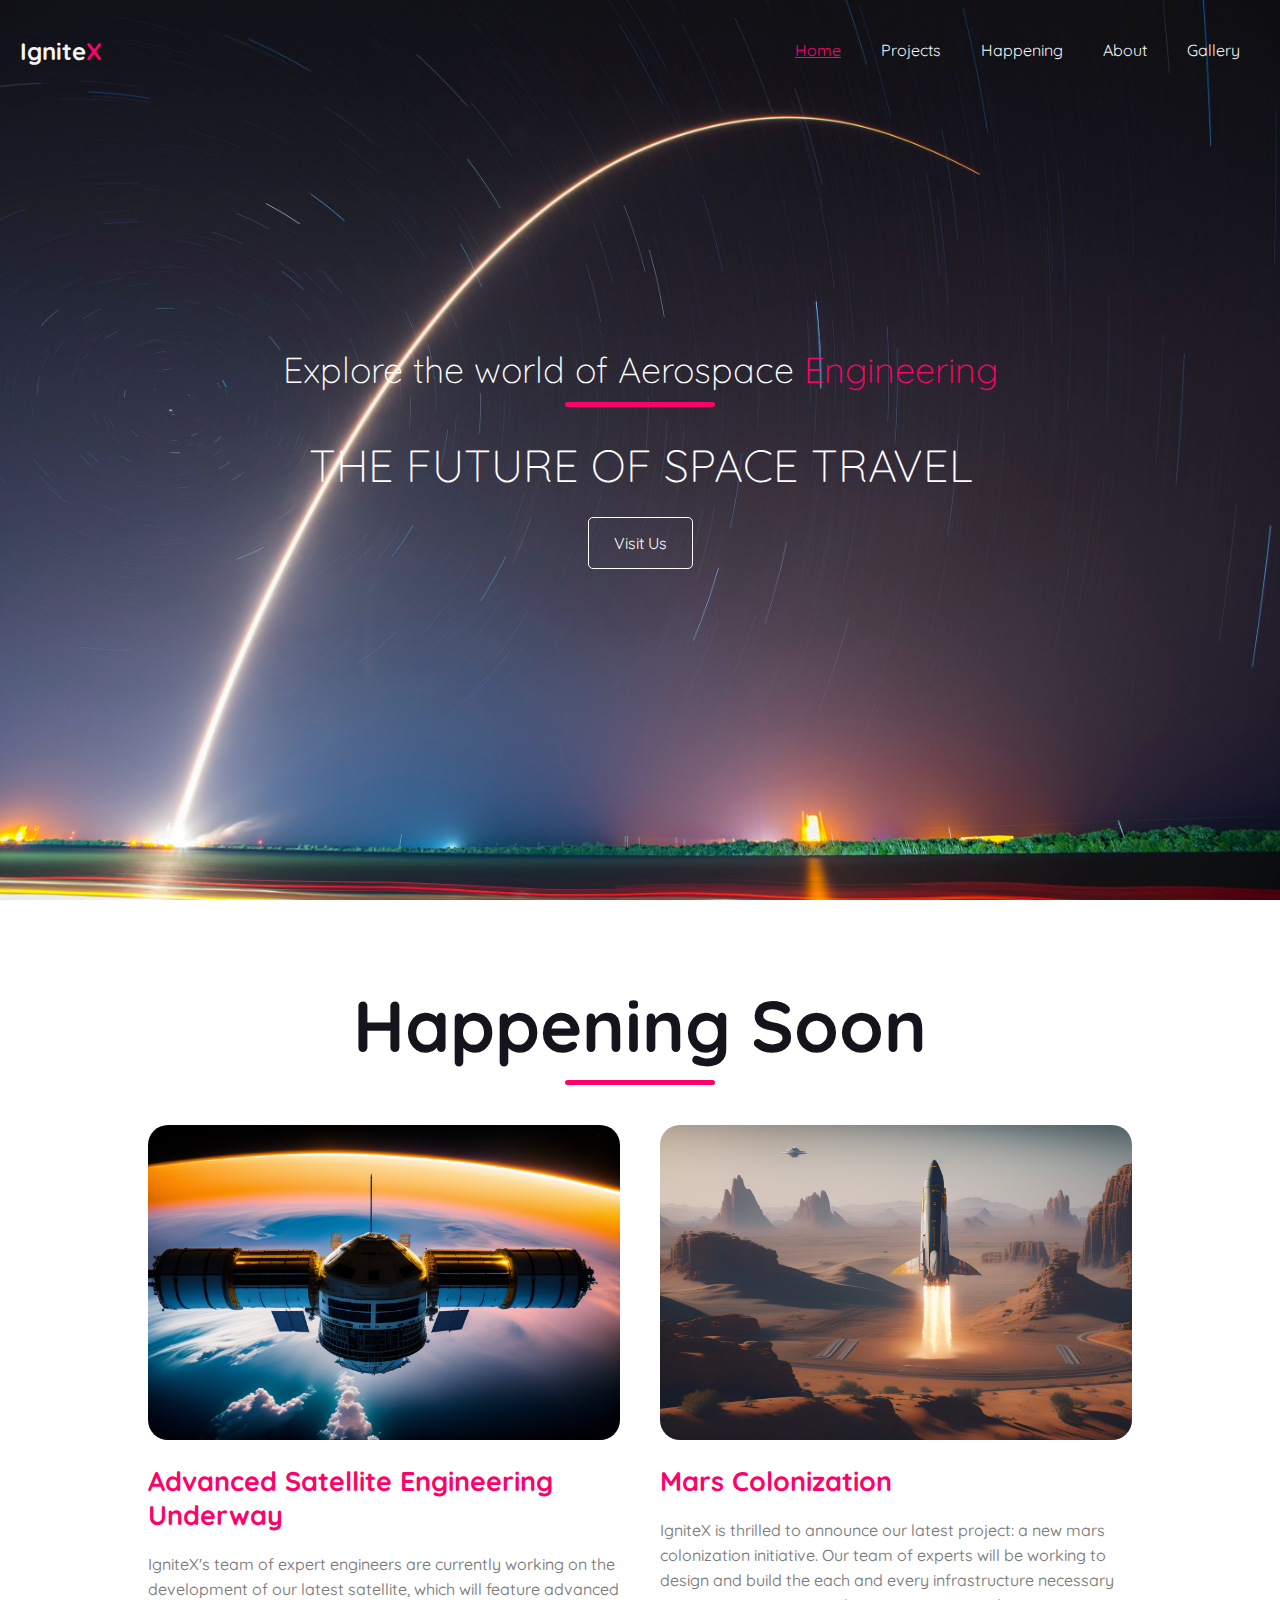
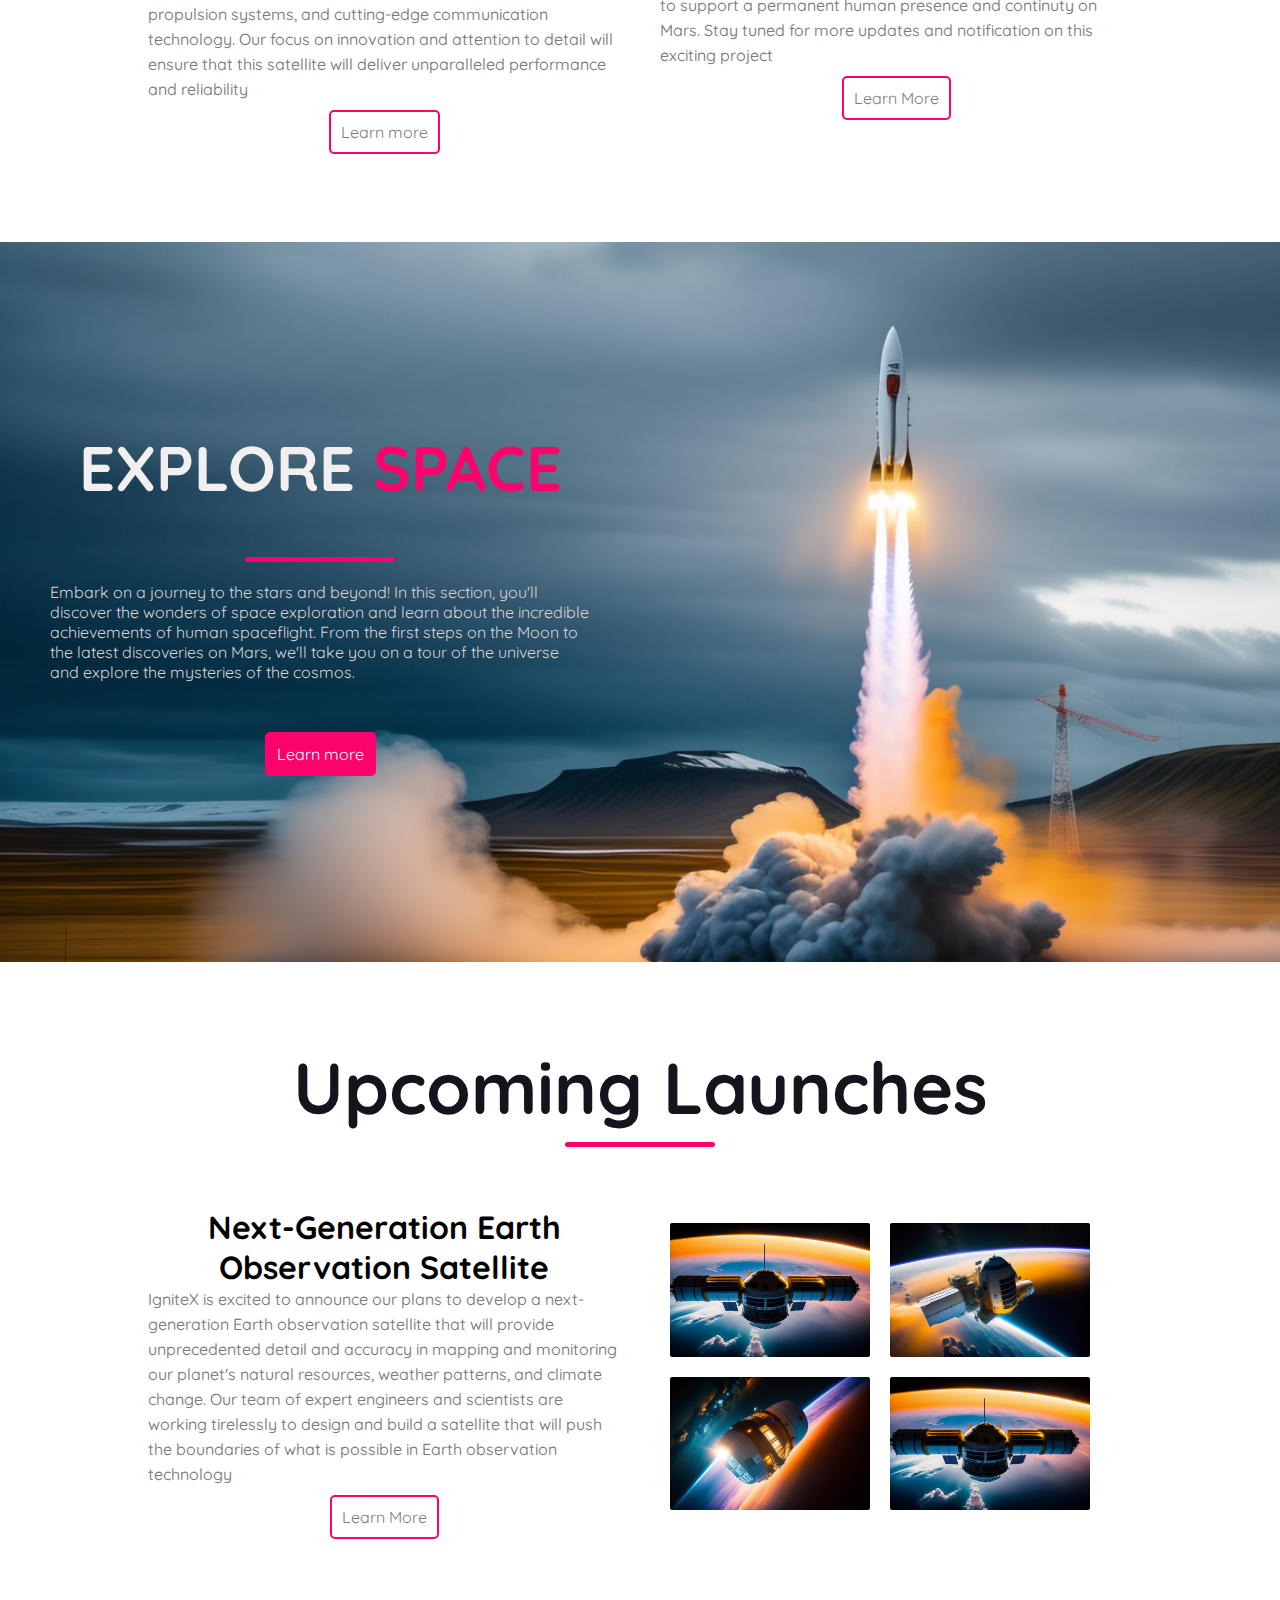
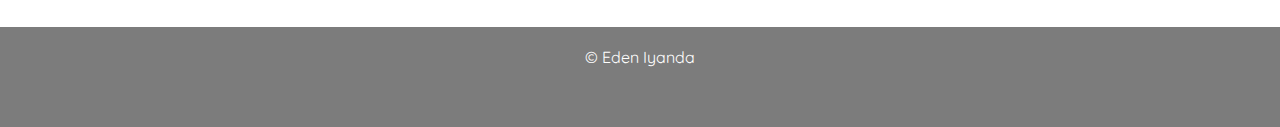
==== commit ba6f88db: "Footer updated" ====
--- a/index.html
+++ b/index.html
@@ -89,7 +89,15 @@
     </section>
 
 <section class="footer">
-    <p>&copy; Eden Iyanda</p>
+    <p class="copy">&copy; Eden Iyanda</p>
+        <div class="icon">
+            <a href="https://facebook.com/edeninioluwa" target="_blank"><i class="fab fa-facebook"></i></a>
+            <a href="https://twitter.com/edeniniio" target="_blank"><i class="fab fa-twitter"></i></a>
+            <a href="https://github.com/edeniyanda/" target="_blank"><i class="fab fa-github"></i></a>
+            <a href="https://www.linkedin.com/in/eden-iyanda-7566a3224" target="_blank"><i class="fab fa-linkedin"></i></a>
+        </div>
+        
+    </section>
 </section>
 
     <script>
--- a/style.css
+++ b/style.css
@@ -262,7 +262,23 @@
 }
 
 .footer {
-    
+    background-color: #7c7c7c;
+    width: 100%;
+    height: 100px;
+    padding: 20px 80px;
+    margin: 0;
+    text-align: center;
+}
+
+.footer p {
+    color: white;
+}
+
+.footer p {
+    margin-bottom: 20px;
+}
+.icon a {
+    padding: 20px;
 }
 /* Mobile Screen Device */
 @media only screen and (max-width:768px){
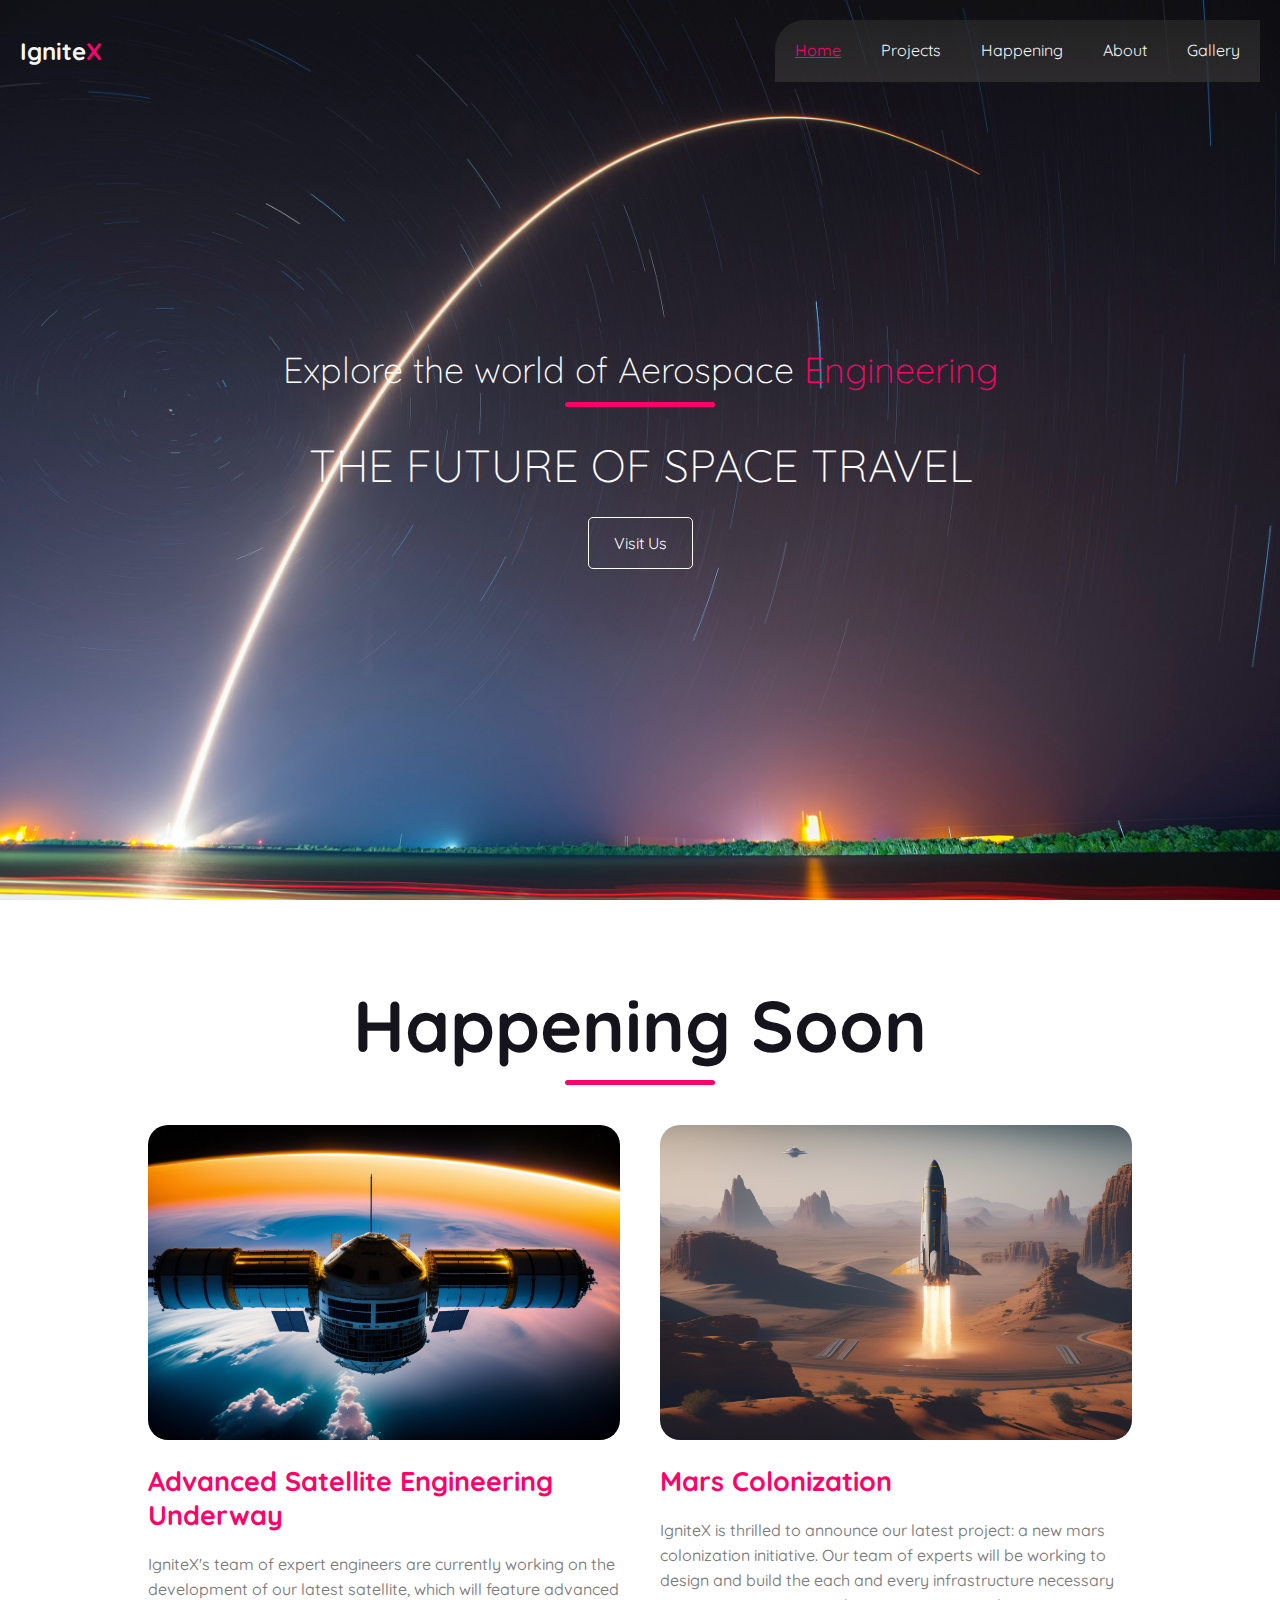
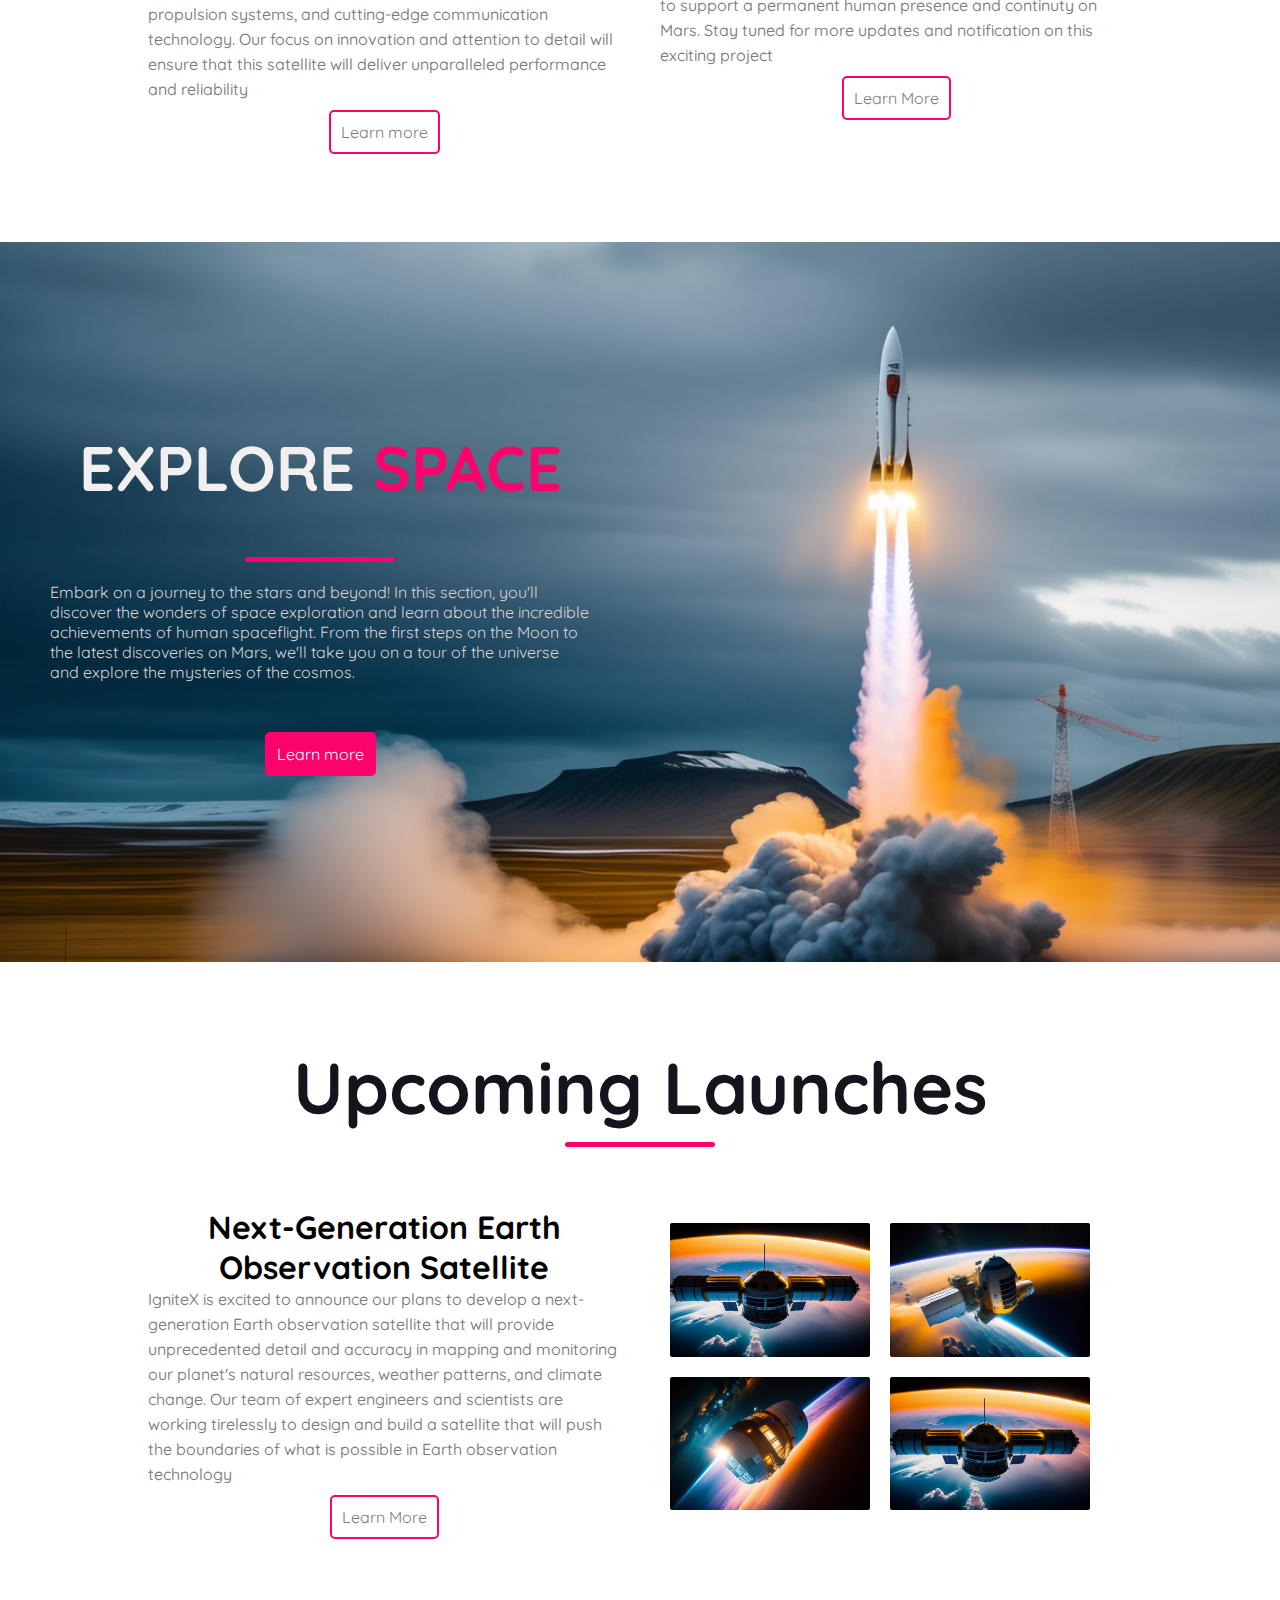
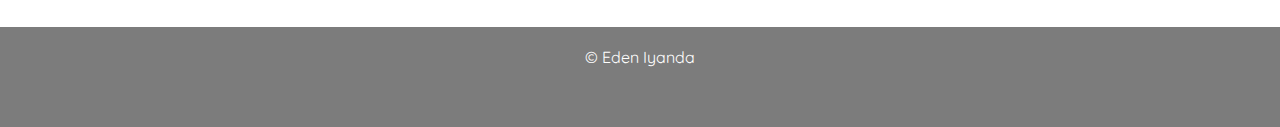
==== commit c14704b1: "Improve the notification bar" ====
--- a/index.html
+++ b/index.html
@@ -88,17 +88,16 @@
         </div>
     </section>
 
-<section class="footer">
-    <p class="copy">&copy; Eden Iyanda</p>
-        <div class="icon">
-            <a href="https://facebook.com/edeninioluwa" target="_blank"><i class="fab fa-facebook"></i></a>
-            <a href="https://twitter.com/edeniniio" target="_blank"><i class="fab fa-twitter"></i></a>
-            <a href="https://github.com/edeniyanda/" target="_blank"><i class="fab fa-github"></i></a>
-            <a href="https://www.linkedin.com/in/eden-iyanda-7566a3224" target="_blank"><i class="fab fa-linkedin"></i></a>
-        </div>
+    <section class="footer">
+        <p class="copy">&copy; Eden Iyanda</p>
+            <div class="icon">
+                <a href="https://facebook.com/edeninioluwa" target="_blank"><i class="fab fa-facebook"></i></a>
+                <a href="https://twitter.com/edeniniio" target="_blank"><i class="fab fa-twitter"></i></a>
+                <a href="https://github.com/edeniyanda/" target="_blank"><i class="fab fa-github"></i></a>
+                <a href="https://www.linkedin.com/in/eden-iyanda-7566a3224" target="_blank"><i class="fab fa-linkedin"></i></a>
+            </div>
         
     </section>
-</section>
 
     <script>
         const menuBtn = document.querySelector('.f-nav .fa-solid')
--- a/style.css
+++ b/style.css
@@ -30,6 +30,8 @@
     color: whitesmoke;
 }
 .f-nav ul {
+    background: linear-gradient(rgba(42, 41, 41, 0.7),rgba(55, 53, 53, 0.7));
+    border-top-left-radius: 30px;
     display: flex;
     color:  whitesmoke;
 
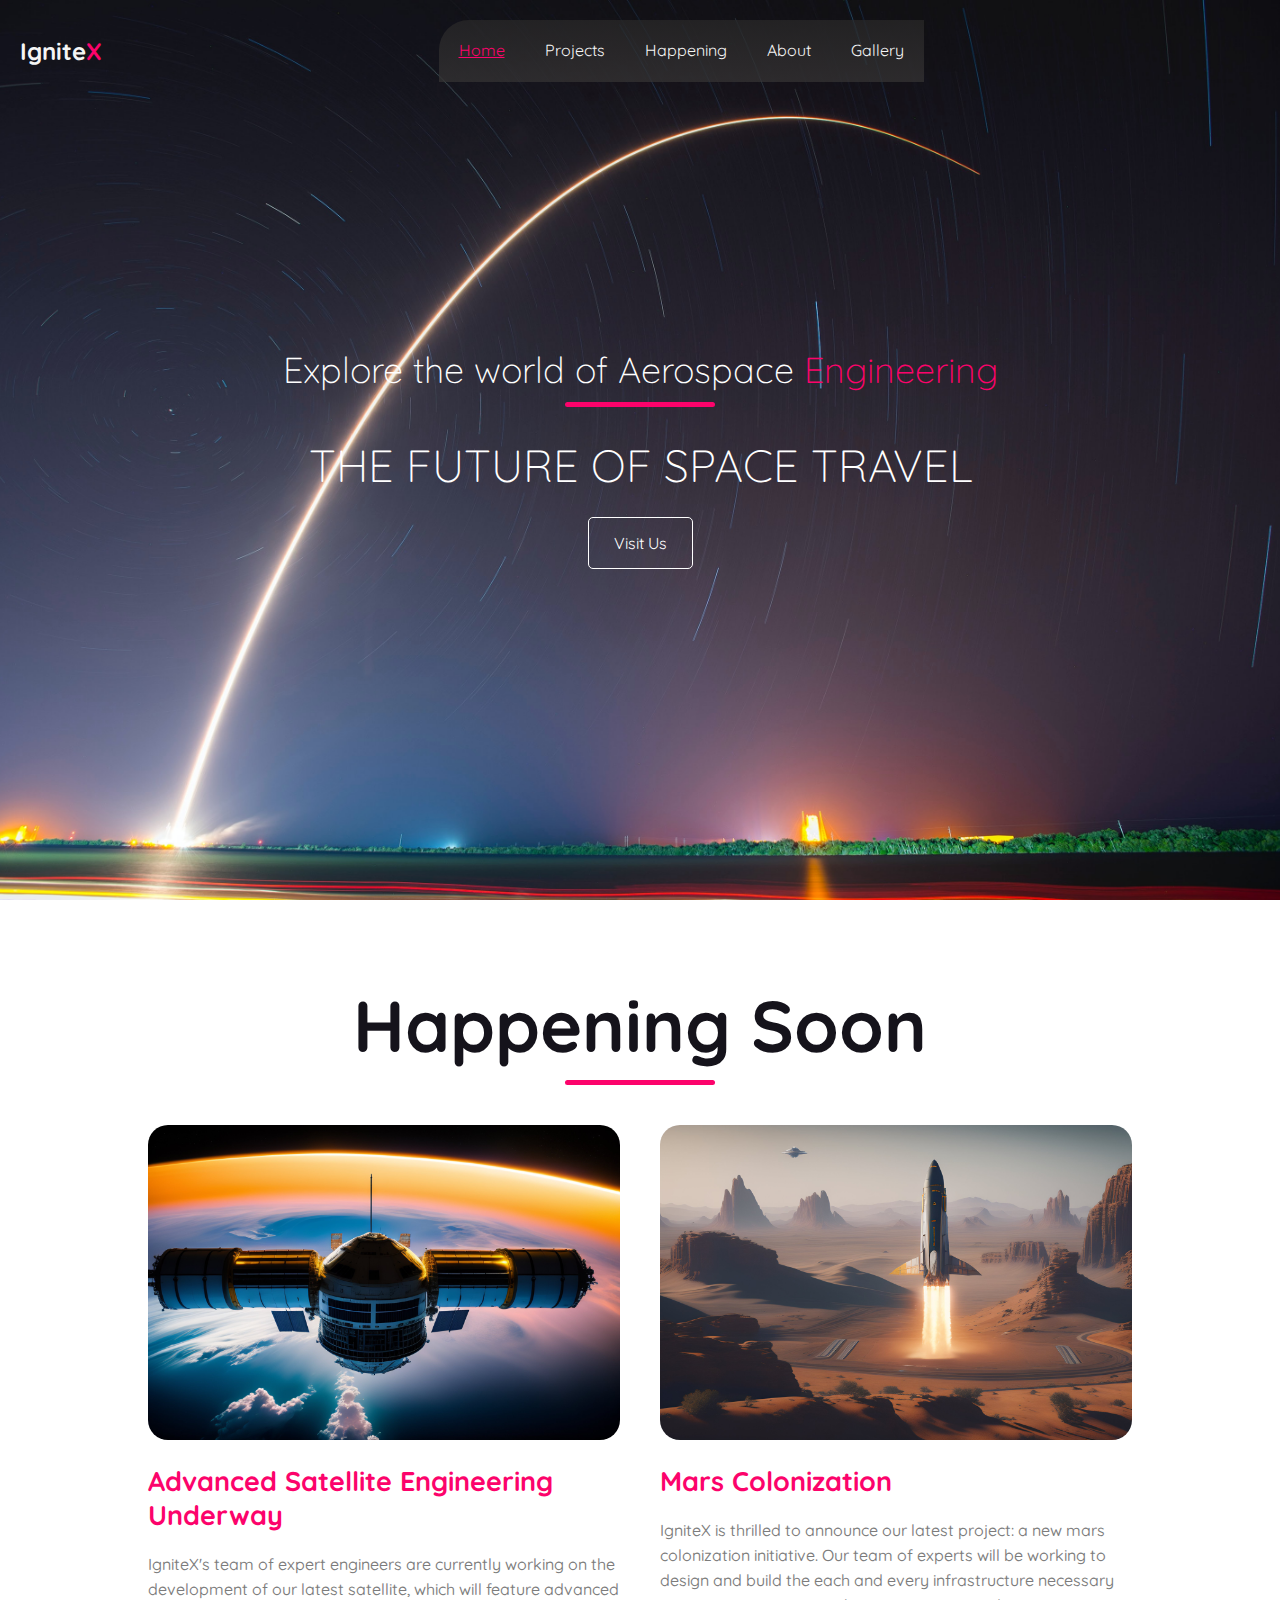
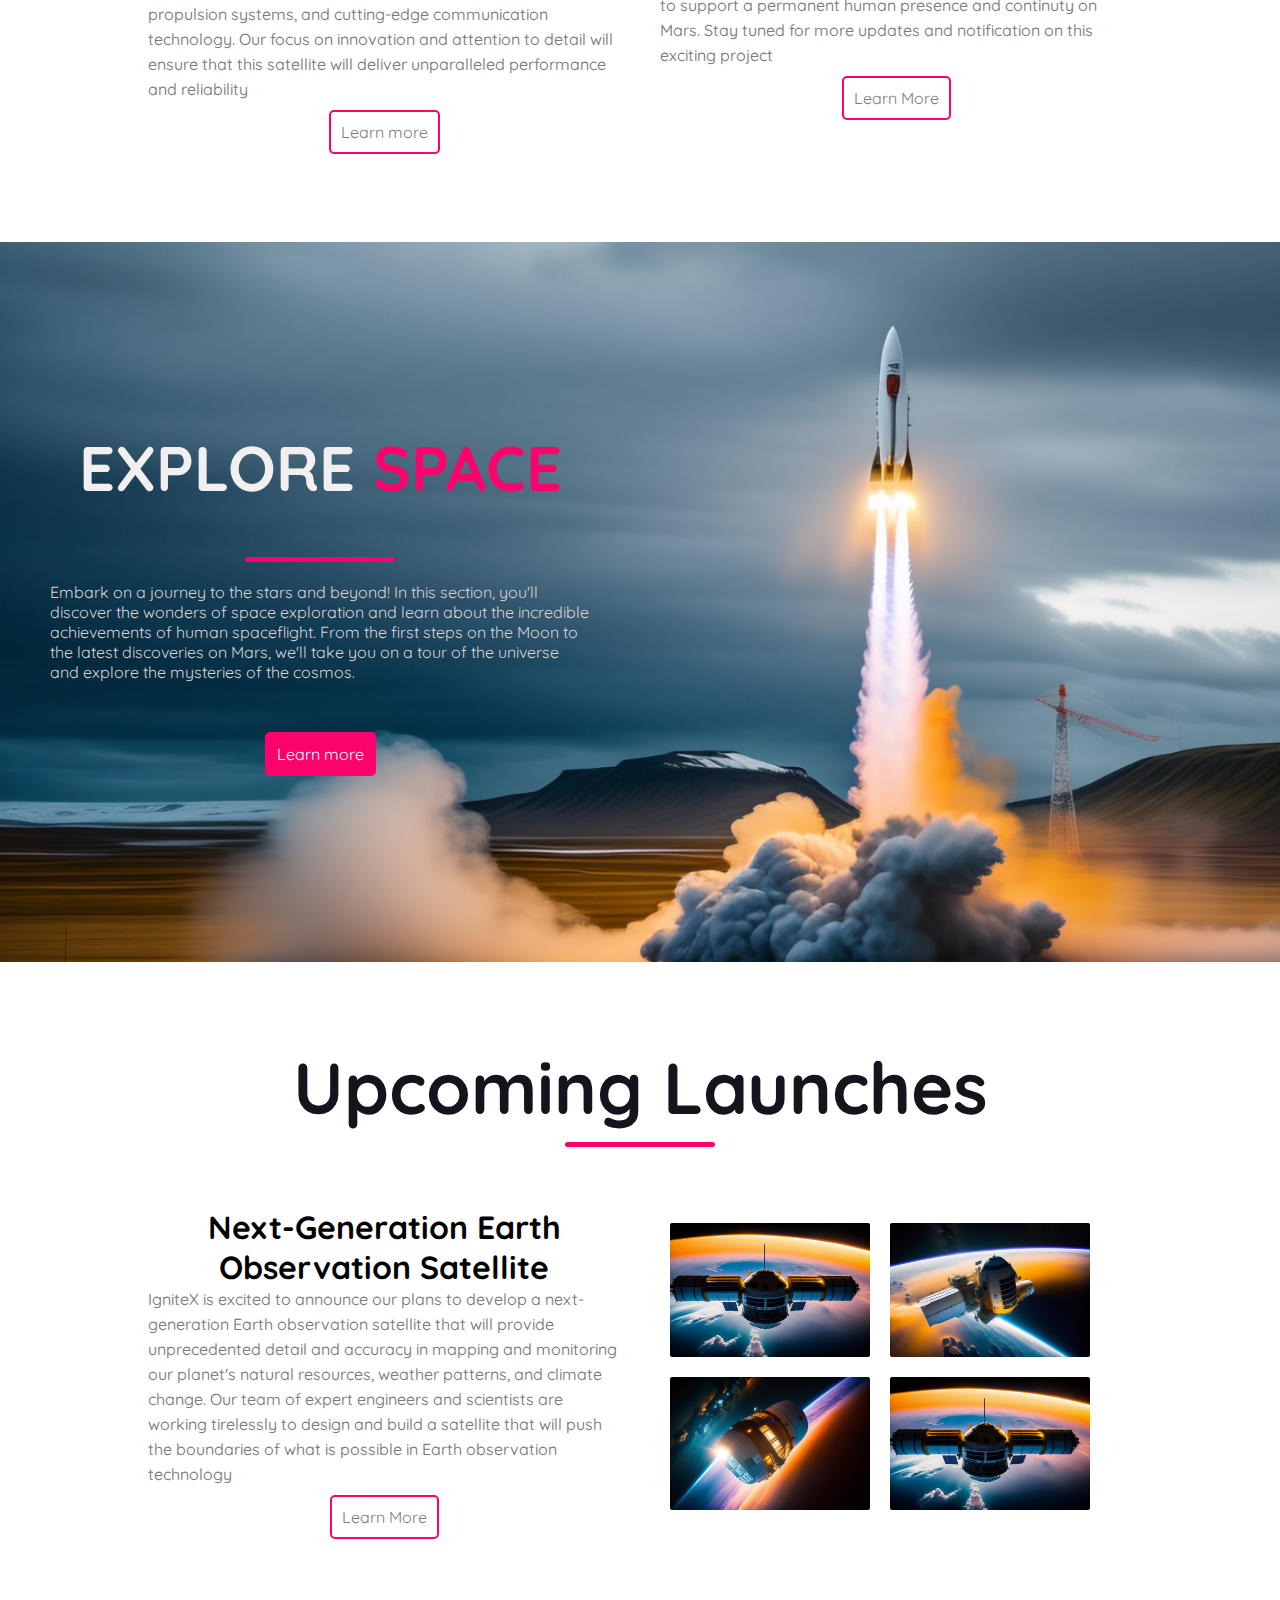
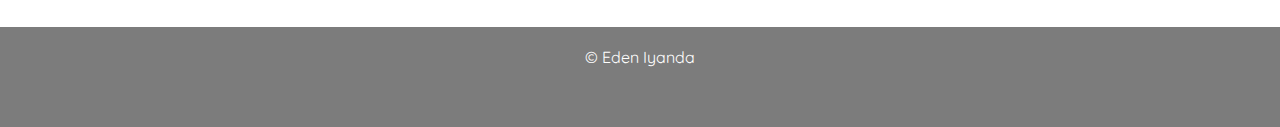
==== commit 6db0a432: "Fix av-bar for Mobile" ====
--- a/index.html
+++ b/index.html
@@ -21,7 +21,7 @@
             <li><a href="#">About</a></li>
             <li><a href="gallery.html">Gallery</a></li>
         </ul>
-        <i class="fa-solid fa-bars"></i>
+        <span class="toggler"><i class="fa-solid fa-bars"></i></span>
     </nav>
     <header>
         <div class="head-cont">
@@ -100,11 +100,12 @@
     </section>
 
     <script>
-        const menuBtn = document.querySelector('.f-nav .fa-solid')
+        const menuBtn = document.querySelector('.toggler')
         const navlinks = document.querySelector('.f-nav-link')
 
         menuBtn.addEventListener('click',()=>{
             navlinks.classList.toggle('mobile-menu')
+            console.log("clicked");
         })
     </script>
 </body>
--- a/style.css
+++ b/style.css
@@ -286,6 +286,7 @@
 @media only screen and (max-width:768px){
     .f-nav {
         padding: 0;
+        background-color: black;
     }
 
     .logo {
@@ -305,10 +306,14 @@
         justify-content: center;
         background-color: rgb(21, 19, 27);
         margin-top: -900px;
-
-    }
-    .mobile-menu {
+        transition: 1s;
+
+    }
+    .f-nav-link.mobile-menu {
         margin-top: 0px;
+    }
+    .f-nav ul {
+        background: transparent;
     }
     .f-nav .fa-solid {
         position: absolute;
